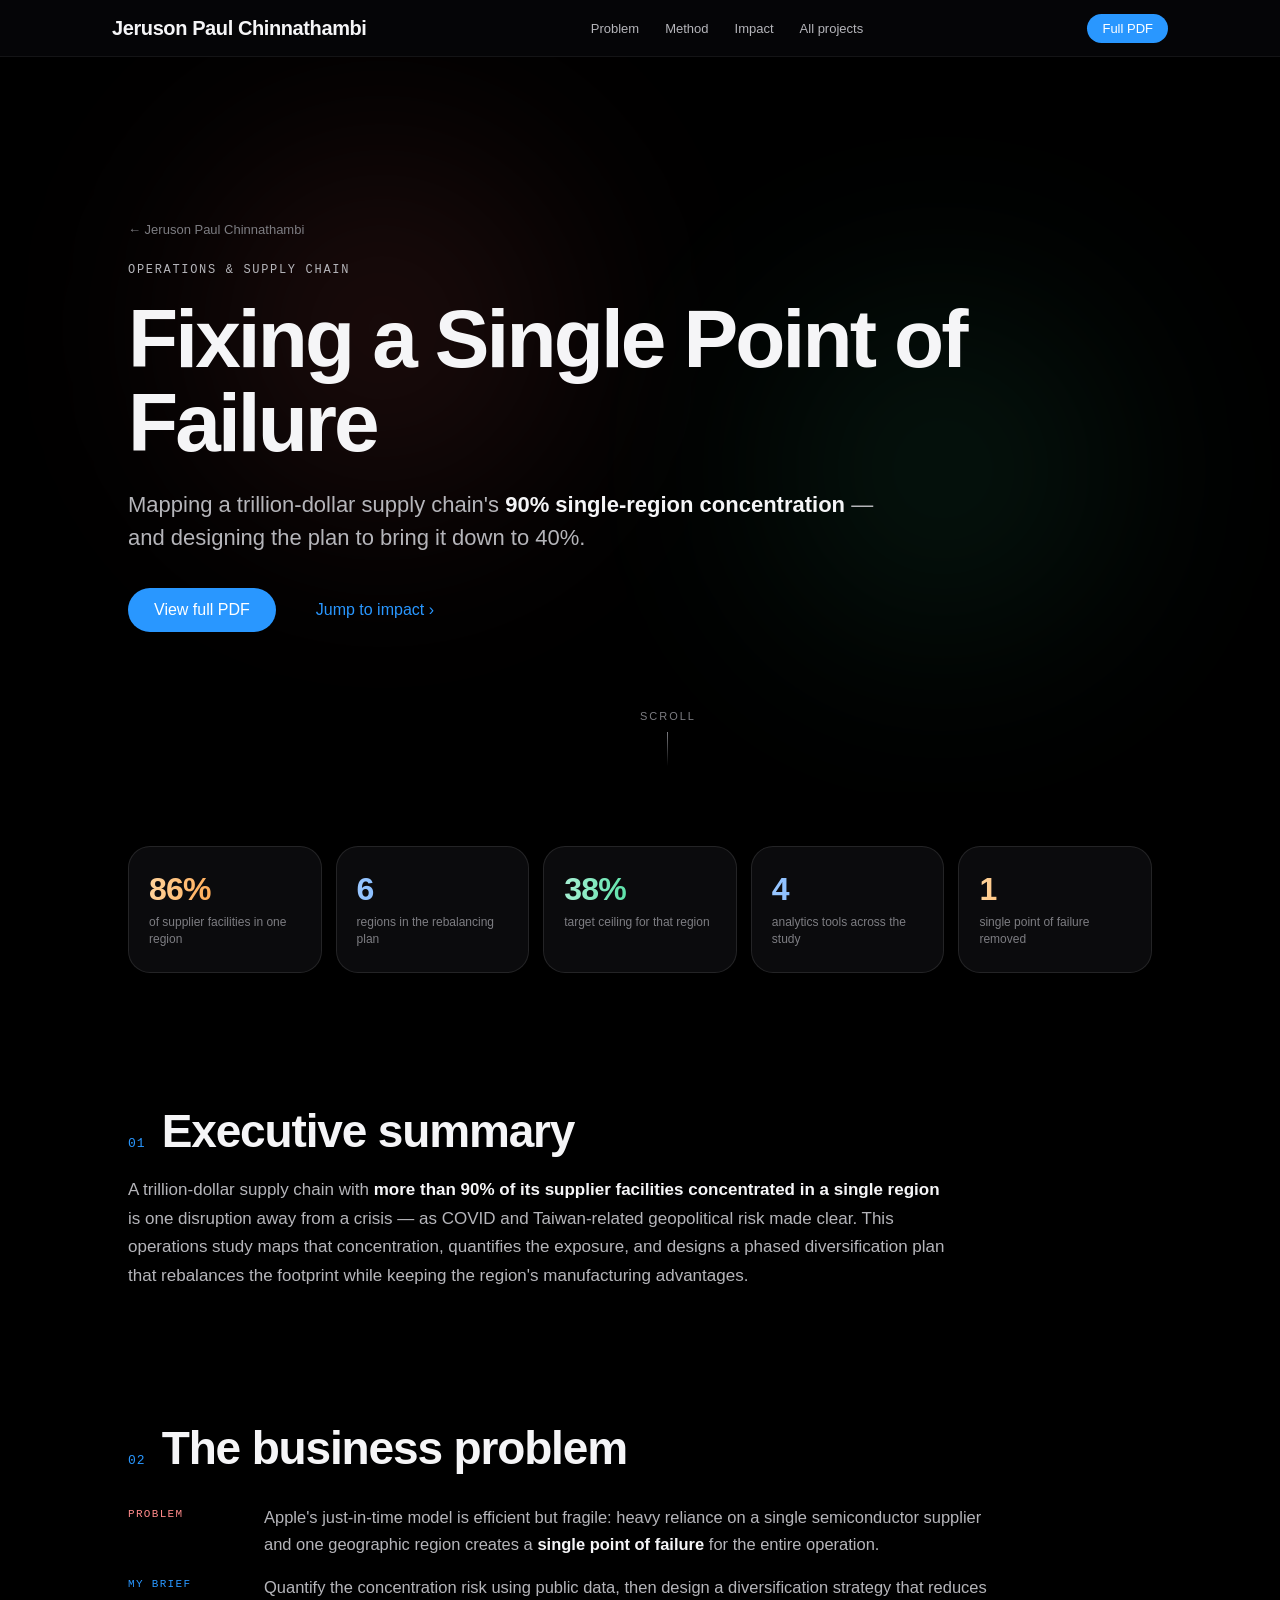
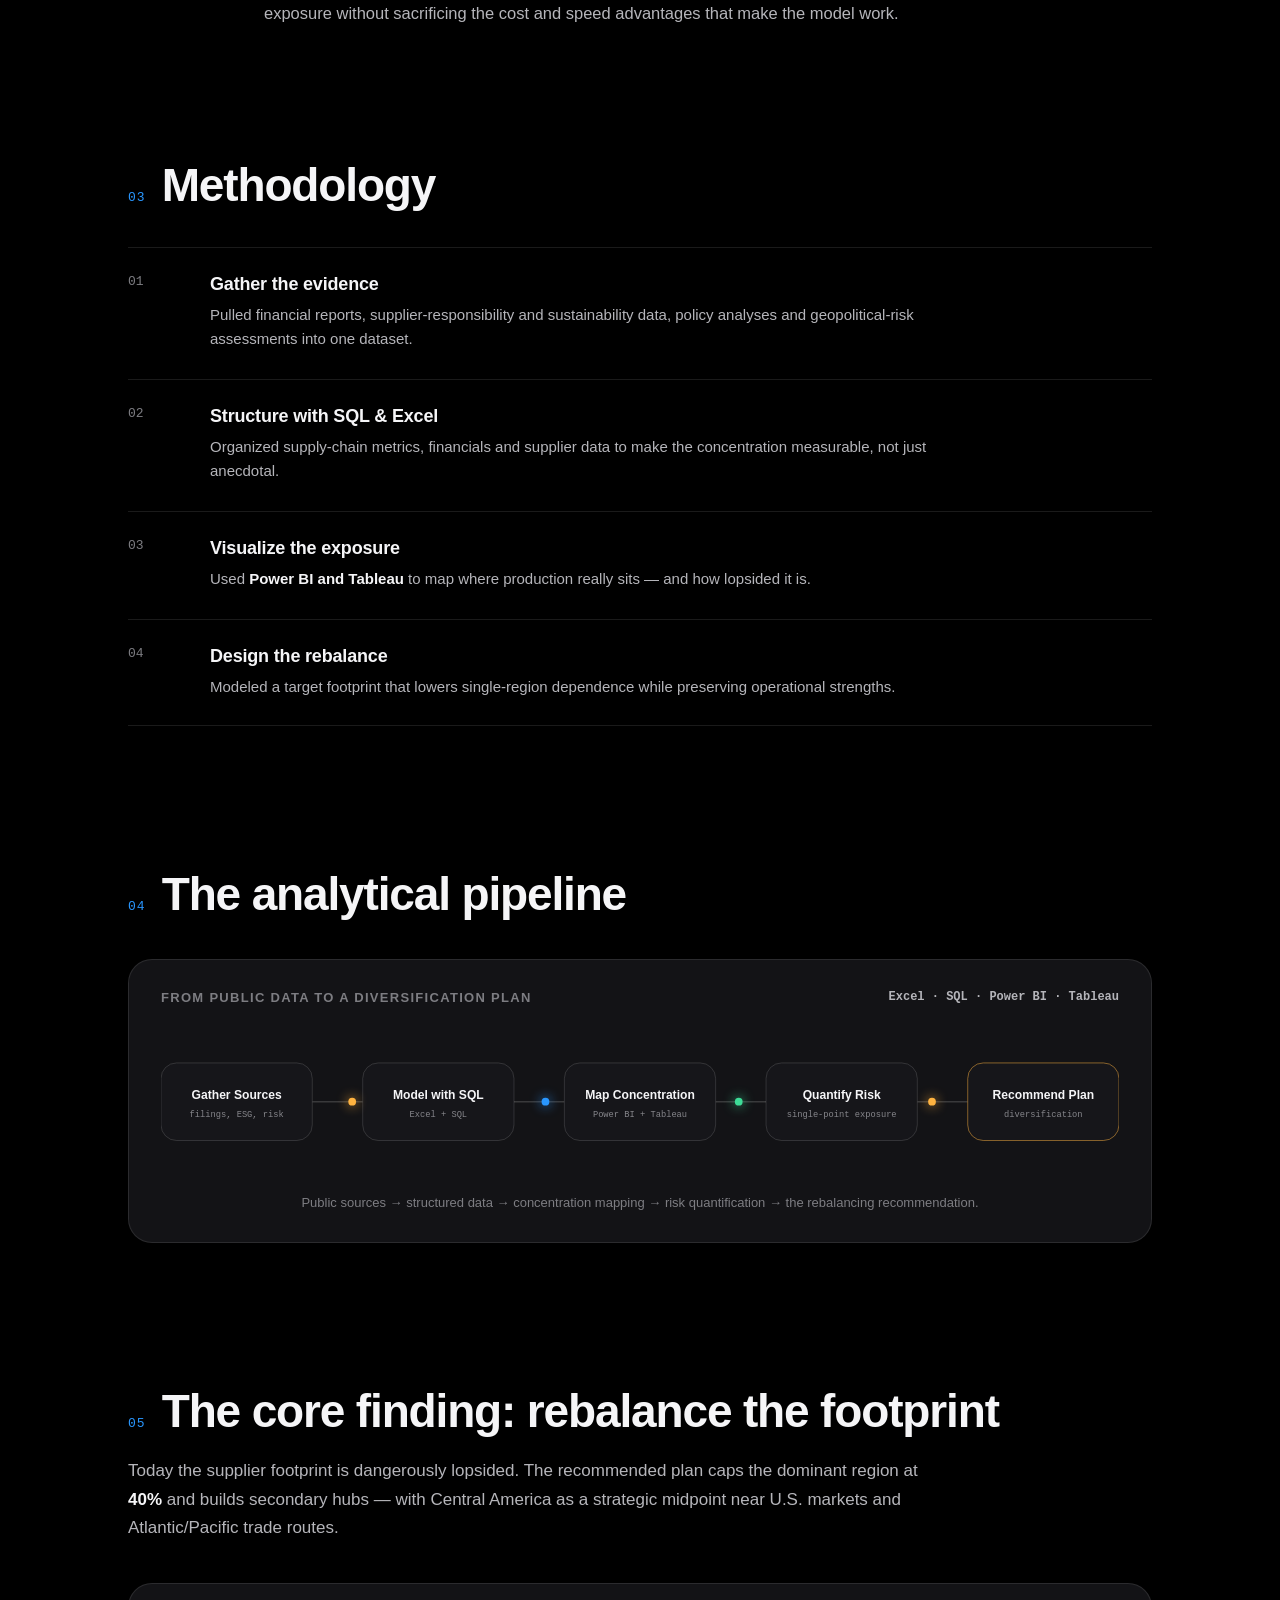
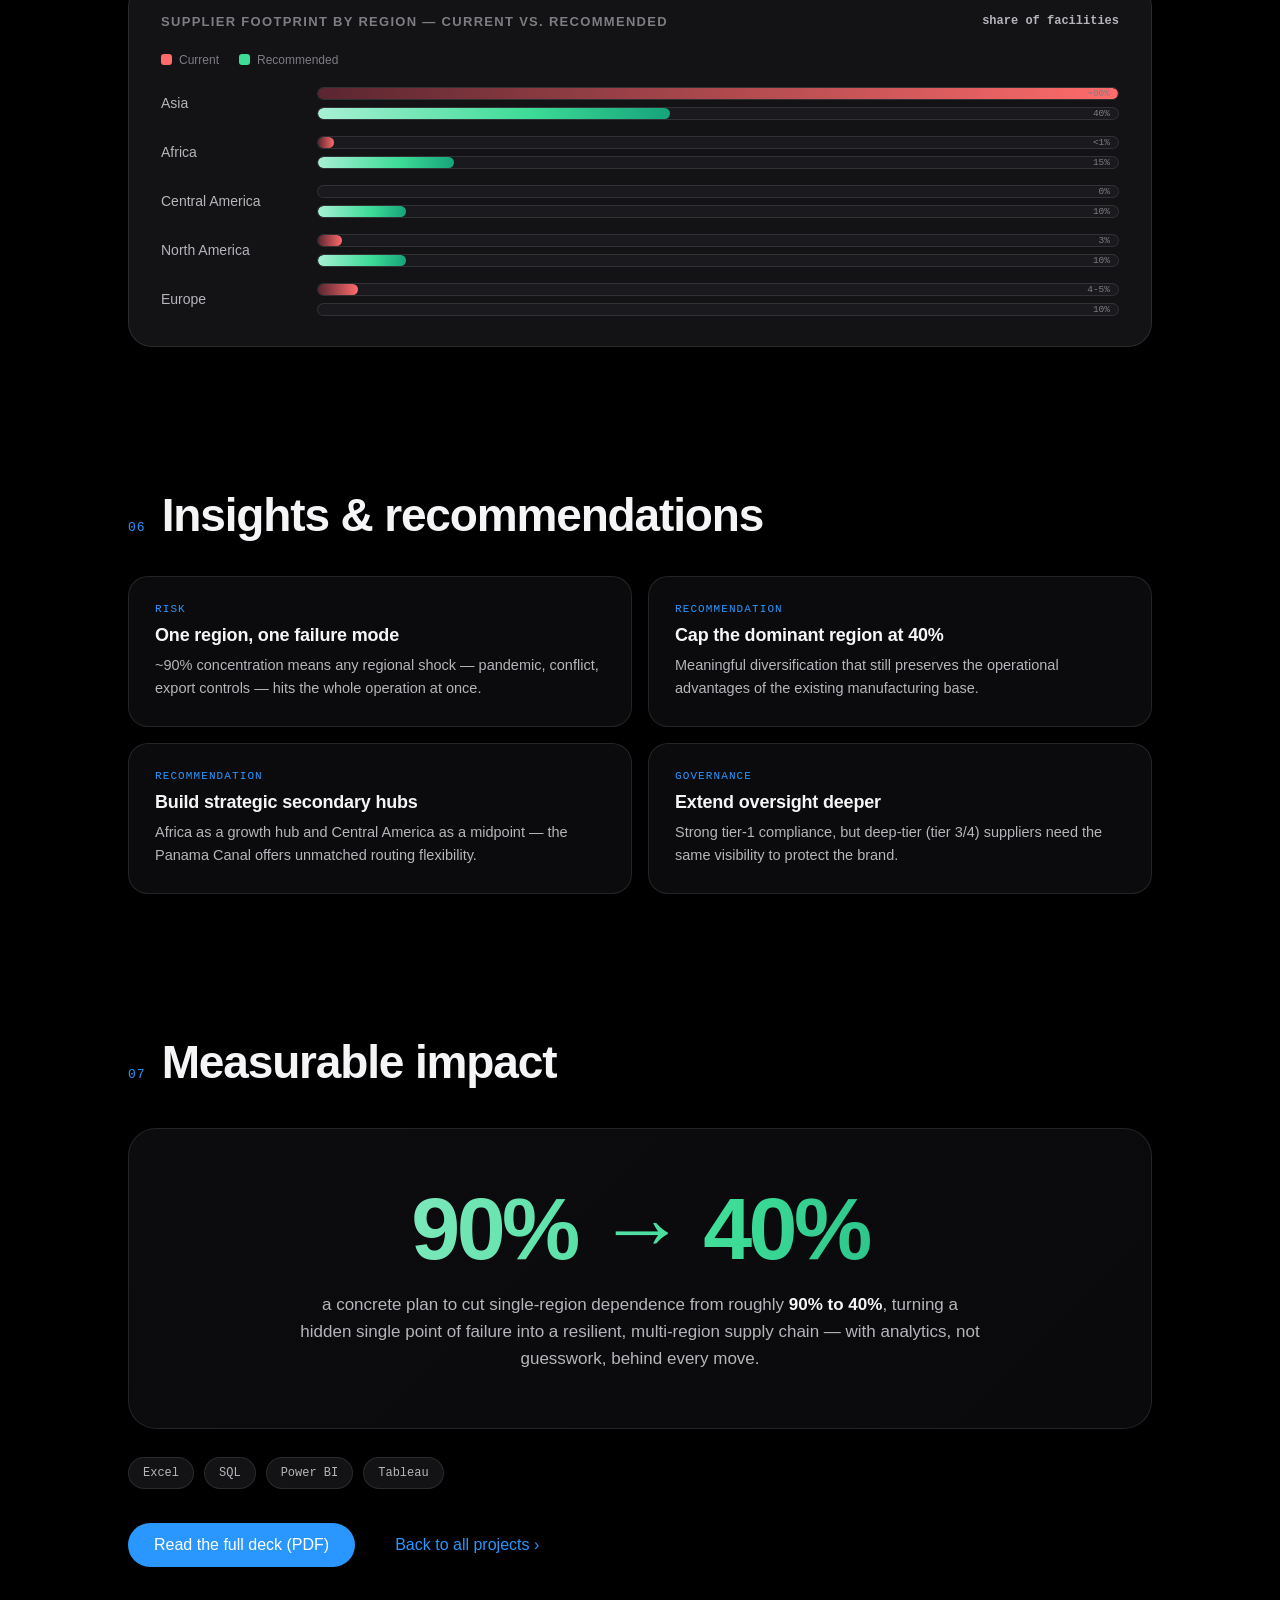
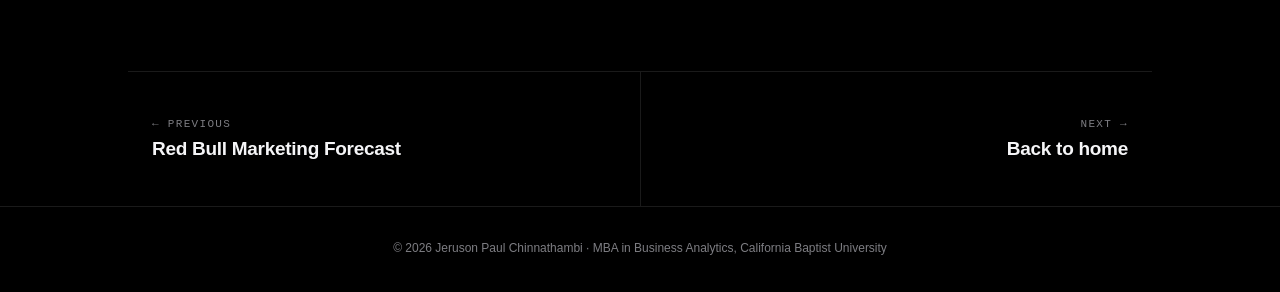
==== projects/apple-supply-chain.html @ a9dc4a61 "Add files via upload" ====
<!DOCTYPE html>
<html lang="en">
<head>
<meta charset="UTF-8">
<meta name="viewport" content="width=device-width, initial-scale=1.0">
<title>Apple: Fixing a Single Point of Failure | Jeruson Paul Chinnathambi</title>
<meta name="description" content="An operations study mapping Apple's supply-chain overconcentration and designing a diversification plan to de-risk it.">
<style>

:root{
  --bg:#000; --surface:#0b0b0d; --surface-2:#131316; --hairline:rgba(255,255,255,.10);
  --text:#f5f5f7; --text-2:#b5b5ba; --text-3:#7d7d82;
  --blue:#2997ff; --amber:#ffb340;
  --grad-hero:linear-gradient(96deg,#ffd49c 0%,#ff9f43 22%,#e8853b 38%,#8fb8ff 72%,#4d9fff 100%);
  --grad-warm:linear-gradient(96deg,#ffd49c,#ff9f43 55%,#ff7e29);
  --grad-cool:linear-gradient(96deg,#9cc8ff,#4d9fff 60%,#2563eb);
  --grad-mint:linear-gradient(96deg,#a8f0d4,#3ddc97 60%,#16a37a);
  --radius:28px;
  --font:-apple-system,BlinkMacSystemFont,"SF Pro Display","SF Pro Text","Helvetica Neue",Inter,Segoe UI,Roboto,sans-serif;
  --mono:"SF Mono",ui-monospace,SFMono-Regular,Menlo,Consolas,monospace;
}
*{margin:0;padding:0;box-sizing:border-box}
html{scroll-behavior:smooth}
body{background:var(--bg);color:var(--text);font-family:var(--font);-webkit-font-smoothing:antialiased;text-rendering:optimizeLegibility;overflow-x:hidden}
a{color:inherit;text-decoration:none}
img,svg{display:block;max-width:100%}
::selection{background:rgba(41,151,255,.35)}

/* nav */
.nav{position:fixed;top:0;left:0;right:0;z-index:100;backdrop-filter:saturate(180%) blur(20px);-webkit-backdrop-filter:saturate(180%) blur(20px);background:rgba(8,8,10,.72);border-bottom:1px solid rgba(255,255,255,.06)}
.nav-inner{max-width:1100px;margin:0 auto;height:56px;display:flex;align-items:center;justify-content:space-between;padding:0 22px;gap:18px}
.nav .brand{font-size:20px;font-weight:700;letter-spacing:-.02em;white-space:nowrap}
.nav .brand .dot{color:var(--blue)}
.nav ul{display:flex;gap:26px;list-style:none}
.nav ul a{font-size:13px;color:var(--text-2);transition:color .25s}
.nav ul a:hover{color:#fff}
.nav .cta{font-size:13px;background:var(--blue);color:#fff;padding:7px 15px;border-radius:980px;transition:background .25s;white-space:nowrap}
.nav .cta:hover{background:#52aaff}
@media(max-width:820px){.nav ul{display:none}.nav .brand{font-size:16px}}

/* generic section */
section{position:relative;padding:104px 24px}
.wrap{max-width:1024px;margin:0 auto}
.wrap-wide{max-width:1140px;margin:0 auto}
.kicker{font-size:13px;font-weight:600;letter-spacing:.14em;text-transform:uppercase;color:var(--text-3);margin-bottom:18px}
h2.head{font-size:clamp(34px,5.2vw,60px);font-weight:700;letter-spacing:-.03em;line-height:1.06}
.grad-warm{background:var(--grad-warm);-webkit-background-clip:text;background-clip:text;color:transparent}
.grad-cool{background:var(--grad-cool);-webkit-background-clip:text;background-clip:text;color:transparent}
.grad-mint{background:var(--grad-mint);-webkit-background-clip:text;background-clip:text;color:transparent}
.lede{font-size:clamp(17px,2vw,20px);color:var(--text-2);line-height:1.55;max-width:760px;margin-top:22px}
.lede strong{color:var(--text);font-weight:600}

/* reveal */
.rv{opacity:0;transform:translateY(46px);transition:opacity 1s cubic-bezier(.22,1,.36,1),transform 1s cubic-bezier(.22,1,.36,1)}
.rv.in{opacity:1;transform:none}
.rv-d1{transition-delay:.1s}.rv-d2{transition-delay:.2s}.rv-d3{transition-delay:.3s}

/* buttons */
.btn{display:inline-flex;align-items:center;gap:8px;font-size:16px;font-weight:500;padding:13px 26px;border-radius:980px;transition:transform .3s cubic-bezier(.22,1,.36,1),background .25s,box-shadow .3s}
.btn-fill{background:var(--blue);color:#fff}
.btn-fill:hover{background:#52aaff;transform:translateY(-2px);box-shadow:0 10px 34px rgba(41,151,255,.35)}
.btn-ghost{color:var(--blue)}
.btn-ghost:hover{text-decoration:underline}

/* ============ HOME HERO ============ */
.hero{position:relative;min-height:100svh;display:flex;align-items:center;justify-content:center;text-align:center;overflow:hidden;padding:130px 24px 90px}
.hero-glow{position:absolute;inset:0;pointer-events:none}
.hero-glow .orb{position:absolute;border-radius:50%;filter:blur(90px);opacity:.55;will-change:transform}
.orb-a{width:560px;height:560px;background:radial-gradient(circle at 35% 35%,rgba(255,159,67,.55),transparent 65%);top:8%;left:50%;margin-left:-440px;animation:drift1 14s ease-in-out infinite alternate}
.orb-b{width:620px;height:620px;background:radial-gradient(circle at 60% 50%,rgba(41,151,255,.4),transparent 65%);top:26%;left:50%;margin-left:-80px;animation:drift2 17s ease-in-out infinite alternate}
.orb-c{width:380px;height:380px;background:radial-gradient(circle at 50% 50%,rgba(255,212,156,.35),transparent 65%);bottom:4%;left:50%;margin-left:-190px;animation:drift3 12s ease-in-out infinite alternate}
@keyframes drift1{from{transform:translate(0,0) scale(1)}to{transform:translate(70px,40px) scale(1.12)}}
@keyframes drift2{from{transform:translate(0,0) scale(1.05)}to{transform:translate(-60px,-50px) scale(.95)}}
@keyframes drift3{from{transform:translate(0,0)}to{transform:translate(40px,-60px) scale(1.1)}}
.hero-content{position:relative;z-index:2;max-width:1000px}
.hero .name{font-size:clamp(30px,5.6vw,64px);font-weight:700;letter-spacing:-.02em;line-height:1.04;opacity:0;animation:riseIn 1s .12s cubic-bezier(.22,1,.36,1) forwards}
.hero .name .grad{background:var(--grad-hero);-webkit-background-clip:text;background-clip:text;color:transparent;background-size:200% 100%;animation:gradShift 9s ease-in-out infinite alternate}
.hero .role{font-size:clamp(13px,1.5vw,16px);font-weight:600;letter-spacing:.16em;text-transform:uppercase;color:var(--text-3);margin-top:14px;opacity:0;animation:riseIn 1s .3s cubic-bezier(.22,1,.36,1) forwards}
.hero h1{font-size:clamp(44px,8vw,96px);line-height:1.03;font-weight:700;letter-spacing:-.035em;margin:26px 0 0;opacity:0;animation:riseIn 1.1s .46s cubic-bezier(.22,1,.36,1) forwards}
.hero h1 .grad{background:var(--grad-hero);-webkit-background-clip:text;background-clip:text;color:transparent;background-size:200% 100%;animation:gradShift 9s ease-in-out infinite alternate}
@keyframes gradShift{from{background-position:0% 50%}to{background-position:100% 50%}}
.hero .sub{font-size:clamp(18px,2.3vw,23px);color:var(--text-2);max-width:680px;margin:22px auto 0;line-height:1.5;opacity:0;animation:riseIn 1.1s .62s cubic-bezier(.22,1,.36,1) forwards}
.hero .actions{margin-top:36px;display:flex;gap:14px;justify-content:center;flex-wrap:wrap;opacity:0;animation:riseIn 1.1s .8s cubic-bezier(.22,1,.36,1) forwards}
@keyframes riseIn{from{opacity:0;transform:translateY(34px)}to{opacity:1;transform:translateY(0)}}
.scroll-hint{position:absolute;bottom:26px;left:50%;transform:translateX(-50%);color:var(--text-3);font-size:11px;letter-spacing:.18em;text-transform:uppercase;opacity:0;animation:riseIn 1s 1.3s forwards}
.scroll-hint::after{content:"";display:block;width:1px;height:34px;background:linear-gradient(to bottom,var(--text-3),transparent);margin:10px auto 0;animation:pulseLine 2.2s ease-in-out infinite}
@keyframes pulseLine{0%,100%{opacity:.35}50%{opacity:1}}

/* stats band */
.stats{display:grid;grid-template-columns:repeat(4,1fr);gap:18px;margin-top:60px}
.stat{background:var(--surface);border:1px solid var(--hairline);border-radius:var(--radius);padding:32px 26px;transition:transform .5s cubic-bezier(.22,1,.36,1),border-color .4s}
.stat:hover{transform:translateY(-6px);border-color:rgba(255,255,255,.22)}
.stat .num{font-size:clamp(32px,4vw,44px);font-weight:700;letter-spacing:-.03em;background:var(--grad-hero);-webkit-background-clip:text;background-clip:text;color:transparent}
.stat .lbl{font-size:14px;color:var(--text-2);margin-top:8px;line-height:1.45}
@media(max-width:880px){.stats{grid-template-columns:repeat(2,1fr)}}
@media(max-width:520px){.stats{grid-template-columns:1fr}}

/* flagship teaser (home) */
.flagship{background:linear-gradient(to bottom,#000 0%,#070708 18%,#0a0a0c 100%)}
.flag-card{margin-top:50px;background:linear-gradient(135deg,#101014,#0b0b0d 60%);border:1px solid var(--hairline);border-radius:var(--radius);padding:clamp(28px,4vw,52px);overflow:hidden;position:relative;transition:border-color .4s,box-shadow .55s,transform .55s cubic-bezier(.22,1,.36,1);display:block}
.flag-card:hover{border-color:rgba(255,255,255,.2);box-shadow:0 28px 70px rgba(0,0,0,.55);transform:translateY(-6px)}
.flag-tag{font-family:var(--mono);font-size:11px;letter-spacing:.12em;text-transform:uppercase;color:var(--amber)}
.flag-card h3{font-size:clamp(26px,3.4vw,40px);font-weight:700;letter-spacing:-.025em;line-height:1.08;margin:14px 0 16px}
.flag-card p{font-size:16.5px;line-height:1.6;color:var(--text-2);max-width:760px}
.flag-card p strong{color:var(--text);font-weight:600}
.flag-mini{display:grid;grid-template-columns:repeat(4,1fr);gap:14px;margin:30px 0 8px}
.flag-mini .m{background:var(--surface-2);border:1px solid var(--hairline);border-radius:18px;padding:18px}
.flag-mini .v{font-size:clamp(20px,2.4vw,28px);font-weight:700;letter-spacing:-.02em}
.flag-mini .v.warm{background:var(--grad-warm);-webkit-background-clip:text;background-clip:text;color:transparent}
.flag-mini .k{font-size:12px;color:var(--text-3);margin-top:5px;line-height:1.4}
.flag-open{margin-top:24px;display:inline-flex;align-items:center;gap:8px;color:var(--blue);font-weight:600;font-size:16px}
.flag-open .arr{transition:transform .35s cubic-bezier(.22,1,.36,1)}
.flag-card:hover .flag-open .arr{transform:translateX(5px)}
@media(max-width:760px){.flag-mini{grid-template-columns:1fr 1fr}}

/* research cards */
.cards{display:grid;grid-template-columns:repeat(3,1fr);gap:20px;margin-top:56px}
.card{background:var(--surface);border:1px solid var(--hairline);border-radius:var(--radius);padding:32px 28px;display:flex;flex-direction:column;gap:13px;transition:transform .55s cubic-bezier(.22,1,.36,1),border-color .4s,box-shadow .55s;position:relative;overflow:hidden}
.card::before{content:"";position:absolute;top:0;left:0;right:0;height:1px;background:linear-gradient(90deg,transparent,rgba(255,255,255,.35),transparent);opacity:0;transition:opacity .5s}
.card:hover{transform:translateY(-8px);border-color:rgba(255,255,255,.2);box-shadow:0 24px 60px rgba(0,0,0,.55)}
.card:hover::before{opacity:1}
.card .tag{font-family:var(--mono);font-size:11px;letter-spacing:.1em;text-transform:uppercase;color:var(--text-3)}
.card .tag.hl{color:var(--amber)}
.card h4{font-size:20px;font-weight:700;letter-spacing:-.015em;line-height:1.25}
.card p{font-size:14.5px;line-height:1.58;color:var(--text-2);flex:1}
.card p strong{color:var(--text);font-weight:600}
.card .open{font-size:14px;color:var(--blue);font-weight:500;display:inline-flex;align-items:center;gap:6px;margin-top:2px}
.card .open .arr{transition:transform .35s cubic-bezier(.22,1,.36,1)}
.card:hover .open .arr{transform:translateX(4px)}
@media(max-width:860px){.cards{grid-template-columns:1fr}}

/* experience */
.xp{margin-top:56px;display:flex;flex-direction:column}
.xp-item{display:grid;grid-template-columns:200px 1fr;gap:34px;padding:40px 0;border-top:1px solid var(--hairline)}
.xp-item:last-child{border-bottom:1px solid var(--hairline)}
.xp-when{font-family:var(--mono);font-size:12.5px;color:var(--text-3);padding-top:6px}
.xp-role{font-size:21px;font-weight:700;letter-spacing:-.015em}
.xp-org{font-size:14.5px;color:var(--amber);margin-top:4px;font-weight:500}
.xp-body{font-size:15px;color:var(--text-2);line-height:1.65;margin-top:14px;max-width:680px}
.xp-body strong{color:var(--text);font-weight:600}
@media(max-width:700px){.xp-item{grid-template-columns:1fr;gap:8px}}

/* skills */
.skill-groups{display:grid;grid-template-columns:repeat(3,1fr);gap:20px;margin-top:56px}
.sg{background:var(--surface);border:1px solid var(--hairline);border-radius:var(--radius);padding:30px 28px}
.sg h5{font-size:13px;letter-spacing:.12em;text-transform:uppercase;color:var(--text-3);margin-bottom:18px;font-weight:600}
.sg ul{list-style:none;display:flex;flex-wrap:wrap;gap:9px}
.sg li{font-size:13px;color:var(--text-2);background:var(--surface-2);border:1px solid var(--hairline);padding:7px 13px;border-radius:980px}
@media(max-width:860px){.skill-groups{grid-template-columns:1fr 1fr}}
@media(max-width:540px){.skill-groups{grid-template-columns:1fr}}

/* contact */
.contact{text-align:center;padding-bottom:150px}
.contact h2{font-size:clamp(42px,7vw,84px);font-weight:700;letter-spacing:-.035em;line-height:1.04}
.contact h2 .grad{background:var(--grad-hero);-webkit-background-clip:text;background-clip:text;color:transparent;background-size:200% 100%;animation:gradShift 9s ease-in-out infinite alternate}
.contact .sub{font-size:18px;color:var(--text-2);margin-top:20px}
.contact .actions{margin-top:36px;display:flex;gap:16px;justify-content:center;flex-wrap:wrap}
.contact .links{margin-top:44px;display:flex;gap:28px;justify-content:center;flex-wrap:wrap;font-size:14px;color:var(--text-3)}
.contact .links a{color:var(--text-2);transition:color .25s}
.contact .links a:hover{color:#fff}

footer{border-top:1px solid var(--hairline);padding:34px 24px;text-align:center;font-size:12px;color:var(--text-3)}

/* ===================== PROJECT PAGE ===================== */
.phero{position:relative;min-height:88svh;display:flex;align-items:center;overflow:hidden;padding:150px 24px 90px}
.phero-glow{position:absolute;inset:0;pointer-events:none}
.phero-glow .o{position:absolute;border-radius:50%;filter:blur(100px);opacity:.5}
.phero-content{position:relative;z-index:2;max-width:1024px;margin:0 auto;width:100%}
.back-link{display:inline-flex;align-items:center;gap:7px;font-size:13px;color:var(--text-3);margin-bottom:26px;transition:color .25s}
.back-link:hover{color:#fff}
.phero .ptag{font-family:var(--mono);font-size:12px;letter-spacing:.14em;text-transform:uppercase;color:var(--text-2);margin-bottom:20px}
.phero h1{font-size:clamp(40px,7vw,82px);font-weight:700;letter-spacing:-.035em;line-height:1.02}
.phero .psub{font-size:clamp(18px,2.2vw,22px);color:var(--text-2);line-height:1.5;max-width:760px;margin-top:24px}
.phero .psub strong{color:var(--text);font-weight:600}
.phero .pactions{margin-top:34px;display:flex;gap:14px;flex-wrap:wrap}

/* exec KPI strip */
.kpis{display:grid;grid-template-columns:repeat(5,1fr);gap:14px;margin-top:54px}
.kpi{background:var(--surface);border:1px solid var(--hairline);border-radius:22px;padding:24px 20px}
.kpi .v{font-size:clamp(24px,2.7vw,32px);font-weight:700;letter-spacing:-.025em}
.kpi .v.warm{background:var(--grad-warm);-webkit-background-clip:text;background-clip:text;color:transparent}
.kpi .v.cool{background:var(--grad-cool);-webkit-background-clip:text;background-clip:text;color:transparent}
.kpi .v.mint{background:var(--grad-mint);-webkit-background-clip:text;background-clip:text;color:transparent}
.kpi .k{font-size:12px;color:var(--text-3);margin-top:6px;line-height:1.4}
@media(max-width:920px){.kpis{grid-template-columns:repeat(3,1fr)}}
@media(max-width:560px){.kpis{grid-template-columns:1fr 1fr}}

/* section heading w/ index */
.sec-head{display:flex;align-items:baseline;gap:16px;margin-bottom:8px}
.sec-head .ix{font-family:var(--mono);font-size:13px;color:var(--blue);letter-spacing:.08em}
h2.sec-title{font-size:clamp(28px,4vw,46px);font-weight:700;letter-spacing:-.025em;line-height:1.08}
.sec-body{font-size:17px;line-height:1.68;color:var(--text-2);max-width:820px;margin-top:20px}
.sec-body strong{color:var(--text);font-weight:600}
.sec-body + .sec-body{margin-top:16px}

/* problem/action/result blocks */
.par{display:grid;grid-template-columns:120px 1fr;gap:16px;margin-top:30px;max-width:880px}
.par .lab{font-family:var(--mono);font-size:11px;letter-spacing:.12em;text-transform:uppercase;padding-top:4px}
.par .lab.p{color:#ff8a8a}.par .lab.a{color:var(--blue)}.par .lab.r{color:#3ddc97}
.par .tx{font-size:16.5px;line-height:1.62;color:var(--text-2)}
.par .tx strong{color:var(--text);font-weight:600}
@media(max-width:560px){.par{grid-template-columns:1fr;gap:5px}.par .tx{margin-bottom:8px}}

/* numbered steps (methodology) */
.steps{margin-top:36px;display:flex;flex-direction:column;gap:2px;counter-reset:st}
.step{display:grid;grid-template-columns:62px 1fr;gap:20px;padding:26px 0;border-top:1px solid var(--hairline)}
.step:last-child{border-bottom:1px solid var(--hairline)}
.step .n{counter-increment:st;font-family:var(--mono);font-size:13px;color:var(--text-3)}
.step .n::before{content:counter(st,decimal-leading-zero)}
.step h4{font-size:18px;font-weight:600;letter-spacing:-.01em}
.step p{font-size:15px;line-height:1.6;color:var(--text-2);margin-top:8px;max-width:720px}
.step p strong{color:var(--text);font-weight:600}

/* panel wrapper for visuals */
.viz{margin-top:40px;background:var(--surface-2);border:1px solid var(--hairline);border-radius:24px;padding:30px clamp(16px,3vw,32px)}
.viz-title{font-size:13px;font-weight:600;letter-spacing:.1em;text-transform:uppercase;color:var(--text-3);margin-bottom:24px;display:flex;justify-content:space-between;flex-wrap:wrap;gap:8px}
.viz-title em{font-style:normal;color:var(--text-2);font-family:var(--mono);font-size:12px;text-transform:none;letter-spacing:0}

/* pipeline svg */
.pipe{width:100%;height:auto}
.pn{fill:#16161a;stroke:rgba(255,255,255,.14);stroke-width:1}
.pn.accent{stroke:rgba(255,179,64,.5)}
.pl{fill:#f5f5f7;font-family:var(--font);font-size:12.5px;font-weight:600}
.ps{fill:#86868b;font-family:var(--mono);font-size:9px}
.pln{stroke:rgba(255,255,255,.16);stroke-width:1.6;fill:none}
.pcap{font-size:13px;color:var(--text-3);margin-top:18px;text-align:center;line-height:1.5}

/* horizontal bars */
.hbars{display:flex;flex-direction:column;gap:15px}
.hbar-row{display:grid;grid-template-columns:minmax(120px,210px) 1fr 70px;gap:14px;align-items:center}
.hbar-name{font-size:14px;color:var(--text-2)}
.hbar-name.win{color:var(--text);font-weight:600}
.hbar-track{height:14px;background:#1a1a1e;border-radius:980px;overflow:hidden;border:1px solid var(--hairline)}
.hbar-fill{height:100%;width:0%;border-radius:980px;background:linear-gradient(90deg,#1d3a5f,#2997ff);transition:width 1.4s cubic-bezier(.22,1,.36,1)}
.hbar-fill.win{background:var(--grad-warm)}
.hbar-fill.neg{background:repeating-linear-gradient(135deg,#3a2026 0 6px,#241317 6px 12px)}
.hbar-fill.mint{background:var(--grad-mint)}
.hbar-val{font-family:var(--mono);font-size:13px;color:var(--text-2);text-align:right}
.hbar-val.win{color:var(--amber)}
@media(max-width:600px){.hbar-row{grid-template-columns:96px 1fr 56px}.hbar-name{font-size:12px}}

/* vertical bars */
.vbars{display:grid;grid-auto-flow:column;grid-auto-columns:1fr;gap:12px;align-items:end;height:250px}
.vcol{display:flex;flex-direction:column;justify-content:flex-end;height:100%;text-align:center}
.vbar{position:relative;border-radius:12px 12px 6px 6px;height:0%;transition:height 1.4s cubic-bezier(.22,1,.36,1);background:linear-gradient(to top,#1d3a5f,#2997ff)}
.vbar.warm{background:linear-gradient(to top,#7a4a14,#ffb340)}
.vbar.mint{background:linear-gradient(to top,#14573b,#3ddc97)}
.vbar.muted{background:linear-gradient(to top,#2c2c30,#5b5b63)}
.vbar.closed{background:repeating-linear-gradient(135deg,#232326 0 6px,#1a1a1d 6px 12px);border:1px dashed rgba(255,255,255,.15)}
.vbar .v{position:absolute;top:-24px;left:50%;transform:translateX(-50%);font-family:var(--mono);font-size:11px;color:var(--text-2);white-space:nowrap;opacity:0;transition:opacity .6s .9s}
.vbars.play .vbar .v{opacity:1}
.vlbl{font-size:11.5px;color:var(--text-3);margin-top:11px}
@media(max-width:560px){.vbars{gap:6px}.vbar .v{font-size:9px}}

/* two-state (before/after) grouped bars */
.region{display:flex;flex-direction:column;gap:16px}
.rg-row{display:grid;grid-template-columns:140px 1fr;gap:16px;align-items:center}
.rg-name{font-size:14px;color:var(--text-2)}
.rg-bars{display:flex;flex-direction:column;gap:7px}
.rg-bar{height:13px;border-radius:980px;position:relative;overflow:hidden;background:#1a1a1e;border:1px solid var(--hairline)}
.rg-fill{position:absolute;left:0;top:0;bottom:0;width:0%;border-radius:980px;transition:width 1.4s cubic-bezier(.22,1,.36,1)}
.rg-fill.now{background:linear-gradient(90deg,#5a2630,#ff6b6b)}
.rg-fill.rec{background:var(--grad-mint)}
.rg-tag{font-family:var(--mono);font-size:9.5px;color:var(--text-3);position:absolute;right:8px;top:50%;transform:translateY(-50%)}
.rg-legend{display:flex;gap:20px;margin-bottom:20px;font-size:12px;color:var(--text-3)}
.rg-legend span{display:inline-flex;align-items:center;gap:7px}
.rg-legend i{width:11px;height:11px;border-radius:3px;display:inline-block}
@media(max-width:560px){.rg-row{grid-template-columns:84px 1fr}}

/* donut */
.donut-wrap{display:flex;gap:36px;align-items:center;flex-wrap:wrap;justify-content:center}
.donut{flex:0 0 auto}
.donut circle{fill:none;stroke-width:26;stroke-dashoffset:0;transition:stroke-dasharray 1.5s cubic-bezier(.22,1,.36,1)}
.donut-legend{display:flex;flex-direction:column;gap:14px;min-width:230px}
.dl{display:flex;align-items:center;gap:12px;font-size:14px;color:var(--text-2)}
.dl i{width:13px;height:13px;border-radius:4px;flex:0 0 auto}
.dl b{color:var(--text);font-weight:600;margin-left:auto;font-family:var(--mono);font-size:13px}

/* line chart draw-on */
.linechart{width:100%;height:auto}
.lc-line{fill:none;stroke-width:2.5;stroke-dasharray:1;stroke-dashoffset:1;transition:stroke-dashoffset 2s ease}
.lc-line.in{stroke-dashoffset:0}
.lc-area{opacity:0;transition:opacity 1.2s ease .6s}
.lc-area.in{opacity:.16}
.lc-axis{stroke:rgba(255,255,255,.12);stroke-width:1}
.lc-txt{fill:#7d7d82;font-family:var(--mono);font-size:10px}
.lc-dot{opacity:0;transition:opacity .5s}
.lc-dot.in{opacity:1}

/* insight / reco cards */
.icards{display:grid;grid-template-columns:1fr 1fr;gap:16px;margin-top:36px}
.ic{background:var(--surface);border:1px solid var(--hairline);border-radius:20px;padding:26px;transition:border-color .4s,transform .5s cubic-bezier(.22,1,.36,1)}
.ic:hover{border-color:rgba(255,255,255,.2);transform:translateY(-4px)}
.ic .ic-n{font-family:var(--mono);font-size:11px;color:var(--blue);letter-spacing:.1em}
.ic h4{font-size:18px;font-weight:600;margin:10px 0 8px;letter-spacing:-.01em}
.ic p{font-size:14.5px;line-height:1.58;color:var(--text-2)}
.ic p strong{color:var(--text);font-weight:600}
@media(max-width:680px){.icards{grid-template-columns:1fr}}

/* impact band */
.impact{background:linear-gradient(135deg,#0c0c0f,#0a0a0c);border:1px solid var(--hairline);border-radius:var(--radius);padding:clamp(30px,5vw,56px);margin-top:40px;text-align:center}
.impact .big{font-size:clamp(44px,8vw,88px);font-weight:700;letter-spacing:-.04em;line-height:1;background:var(--grad-warm);-webkit-background-clip:text;background-clip:text;color:transparent}
.impact .big.mint{background:var(--grad-mint);-webkit-background-clip:text;background-clip:text;color:transparent}
.impact .cap{font-size:17px;color:var(--text-2);margin-top:18px;max-width:680px;margin-left:auto;margin-right:auto;line-height:1.6}
.impact .cap strong{color:var(--text);font-weight:600}

/* tools chips */
.tools{display:flex;flex-wrap:wrap;gap:10px;margin-top:28px}
.tool{font-family:var(--mono);font-size:12px;color:var(--text-2);background:var(--surface-2);border:1px solid var(--hairline);padding:8px 14px;border-radius:980px}

/* prev/next project nav */
.pnav{border-top:1px solid var(--hairline);display:grid;grid-template-columns:1fr 1fr}
.pnav a{padding:46px 24px;transition:background .3s}
.pnav a:hover{background:#0c0c0f}
.pnav a.next{text-align:right;border-left:1px solid var(--hairline)}
.pnav .dir{font-family:var(--mono);font-size:11px;letter-spacing:.12em;text-transform:uppercase;color:var(--text-3)}
.pnav .ttl{font-size:19px;font-weight:600;margin-top:8px;letter-spacing:-.015em;color:var(--text)}
.pnav-wrap{max-width:1024px;margin:0 auto}
@media(max-width:560px){.pnav{grid-template-columns:1fr}.pnav a.next{border-left:0;border-top:1px solid var(--hairline);text-align:left}}

/* experience detail */
.xp-desc{font-size:13.5px;color:var(--text-3);margin-top:8px;font-style:italic;line-height:1.5;max-width:680px}
.xp-list{margin-top:16px;display:flex;flex-direction:column;gap:13px;max-width:740px;list-style:none}
.xp-list li{position:relative;padding-left:22px;font-size:14.5px;line-height:1.6;color:var(--text-2)}
.xp-list li::before{content:"";position:absolute;left:0;top:9px;width:7px;height:7px;border-radius:50%;background:var(--blue)}
.xp-list li strong{color:var(--text);font-weight:600}

/* vision */
.vision{background:linear-gradient(to bottom,#070708,#000)}
.vision .vstate{font-size:clamp(24px,3.4vw,42px);font-weight:700;letter-spacing:-.025em;line-height:1.22;max-width:920px;margin-top:24px}
.pillars{display:grid;grid-template-columns:repeat(4,1fr);gap:18px;margin-top:50px}
.pillar{background:var(--surface);border:1px solid var(--hairline);border-radius:22px;padding:28px 24px;transition:transform .5s cubic-bezier(.22,1,.36,1),border-color .4s}
.pillar:hover{transform:translateY(-6px);border-color:rgba(255,255,255,.2)}
.pillar .pi{font-family:var(--mono);font-size:11px;letter-spacing:.1em;text-transform:uppercase;color:var(--blue)}
.pillar h4{font-size:18px;font-weight:600;margin:12px 0 8px;letter-spacing:-.01em}
.pillar p{font-size:14px;color:var(--text-2);line-height:1.55}
@media(max-width:880px){.pillars{grid-template-columns:1fr 1fr}}
@media(max-width:520px){.pillars{grid-template-columns:1fr}}

/* music */
.music-stats{display:grid;grid-template-columns:repeat(3,1fr);gap:16px;margin-top:46px}
.mstat{background:var(--surface);border:1px solid var(--hairline);border-radius:22px;padding:28px 24px}
.mstat .v{font-size:clamp(30px,4vw,42px);font-weight:700;letter-spacing:-.03em;background:var(--grad-warm);-webkit-background-clip:text;background-clip:text;color:transparent}
.mstat .k{font-size:13px;color:var(--text-2);margin-top:6px}
.charts{margin-top:24px;display:flex;flex-direction:column;gap:12px}
.chart-row{display:grid;grid-template-columns:64px 1fr auto;gap:18px;align-items:center;background:var(--surface);border:1px solid var(--hairline);border-radius:18px;padding:18px 22px;transition:border-color .4s,transform .5s cubic-bezier(.22,1,.36,1)}
.chart-row:hover{border-color:rgba(255,179,64,.4);transform:translateX(4px)}
.chart-rank{font-family:var(--mono);font-size:26px;font-weight:700;color:var(--amber);line-height:1}
.chart-rank span{font-size:14px;color:var(--text-3)}
.chart-info .t{font-size:16px;font-weight:600;letter-spacing:-.01em}
.chart-info .c{font-size:13px;color:var(--text-3);margin-top:3px}
.chart-meta{font-family:var(--mono);font-size:11px;color:var(--text-3);text-align:right;white-space:nowrap;line-height:1.5}
@media(max-width:600px){.chart-row{grid-template-columns:48px 1fr}.chart-meta{display:none}.music-stats{grid-template-columns:1fr}}

/* music gallery (masonry) */
.gallery{column-count:2;column-gap:20px;margin-top:14px}
.gcard{break-inside:avoid;margin-bottom:20px;background:var(--surface);border:1px solid var(--hairline);border-radius:22px;overflow:hidden;transition:transform .55s cubic-bezier(.22,1,.36,1),border-color .4s,box-shadow .55s}
.gcard:hover{transform:translateY(-6px);border-color:rgba(255,179,64,.4);box-shadow:0 24px 60px rgba(0,0,0,.5)}
.gcard img{width:100%;height:auto;display:block;border-bottom:1px solid var(--hairline)}
.gcard .meta{padding:18px 20px;display:flex;align-items:center;gap:16px}
.gcard .rank{font-family:var(--mono);font-size:28px;font-weight:700;color:var(--amber);line-height:1;flex:0 0 auto}
.gcard .rank span{font-size:14px;color:var(--text-3)}
.gcard .info .t{font-size:16px;font-weight:600;letter-spacing:-.01em;line-height:1.25}
.gcard .info .c{font-size:13px;color:var(--text-3);margin-top:4px}
.gcard .info .w{font-family:var(--mono);font-size:10.5px;color:var(--text-3);margin-top:5px;letter-spacing:.04em}
@media(max-width:760px){.gallery{column-count:1}}

.feature-banner{margin-top:14px;border-radius:22px;overflow:hidden;border:1px solid var(--hairline);transition:border-color .4s}
.feature-banner:hover{border-color:rgba(255,179,64,.4)}
.feature-banner img{width:100%;height:auto;display:block}
.feature-cap{font-size:14px;color:var(--text-3);margin-top:16px;text-align:center;line-height:1.5}

.btn-spotify{background:#1db954;color:#000;font-weight:600}
.btn-spotify:hover{background:#1ed760;transform:translateY(-2px);box-shadow:0 10px 34px rgba(29,185,84,.35)}
.nav .cta.spotify{background:#1db954;color:#000}
.nav .cta.spotify:hover{background:#1ed760}
.chart-row.linked{cursor:pointer}

/* hero avatar (3D) */
.hero-avatar{position:relative;width:clamp(140px,17vw,188px);height:clamp(140px,17vw,188px);margin:0 auto 30px;perspective:900px;opacity:0;animation:riseIn 1s .05s cubic-bezier(.22,1,.36,1) forwards}
.ha-tilt{position:relative;width:100%;height:100%;transform-style:preserve-3d;transition:transform .25s cubic-bezier(.22,1,.36,1)}
.ha-float{position:relative;width:100%;height:100%;transform-style:preserve-3d;animation:avFloat 6s ease-in-out infinite}
.ha-glow{position:absolute;inset:-26%;border-radius:50%;background:conic-gradient(from 0deg,#ff9f43,#ffd49c,#4d9fff,#8fb8ff,#ff9f43);filter:blur(30px);opacity:.5;animation:avSpin 9s linear infinite}
.ha-ring{position:absolute;inset:-7px;border-radius:50%;background:conic-gradient(from 0deg,#ffd49c,#ff9f43,#e8853b,#4d9fff,#9cc8ff,#ffd49c);animation:avSpin 9s linear infinite;-webkit-mask:radial-gradient(farthest-side,transparent calc(100% - 6px),#000 calc(100% - 5px));mask:radial-gradient(farthest-side,transparent calc(100% - 6px),#000 calc(100% - 5px))}
.ha-photo{position:absolute;inset:0;border-radius:50%;overflow:hidden;border:2px solid rgba(255,255,255,.14);box-shadow:0 22px 55px rgba(0,0,0,.6);transform:translateZ(45px)}
.ha-photo::after{content:"";position:absolute;inset:0;border-radius:50%;background:linear-gradient(150deg,rgba(255,179,64,.16),transparent 42%,transparent 62%,rgba(41,151,255,.18));pointer-events:none}
.ha-photo img{width:100%;height:100%;object-fit:cover;display:block}
@keyframes avFloat{0%,100%{transform:translateY(0)}50%{transform:translateY(-11px)}}
@keyframes avSpin{to{transform:rotate(360deg)}}

@media(prefers-reduced-motion:reduce){
  .hero-avatar{opacity:1;animation:none}
  .ha-float,.ha-glow,.ha-ring{animation:none}
  *,*::before,*::after{animation-duration:.001s!important;animation-iteration-count:1!important;transition-duration:.001s!important}
  .rv{opacity:1;transform:none}
  .hero .name,.hero .role,.hero h1,.hero .sub,.hero .actions,.scroll-hint{opacity:1;animation:none}
}

</style>
</head>
<body>
<nav class="nav"><div class="nav-inner"><a href="../index.html" class="brand">Jeruson Paul Chinnathambi</a><ul><li><a href="#problem">Problem</a></li><li><a href="#method">Method</a></li><li><a href="#impact">Impact</a></li><li><a href="../index.html#research">All projects</a></li></ul><a class="cta" href="../assets/papers/apple-arm-chip-operations-logistics.pdf" target="_blank" rel="noopener">Full PDF</a></div></nav>
<header class="phero"><div class="phero-glow" aria-hidden="true"><div class="o" style="width:560px;height:560px;background:radial-gradient(circle,rgba(255,107,107,.34),transparent 65%);top:6%;left:8%"></div><div class="o" style="width:520px;height:520px;background:radial-gradient(circle,rgba(61,220,151,.3),transparent 65%);bottom:8%;right:6%"></div></div><div class="phero-content"><a href="../index.html" class="back-link">&larr; Jeruson Paul Chinnathambi</a><div class="ptag">Operations &amp; supply chain</div><h1>Fixing a Single Point of Failure</h1><p class="psub">Mapping a trillion-dollar supply chain's <strong>90% single-region concentration</strong> &mdash; and designing the plan to bring it down to 40%.</p><div class="pactions"><a class="btn btn-fill" href="../assets/papers/apple-arm-chip-operations-logistics.pdf" target="_blank" rel="noopener">View full PDF</a><a class="btn btn-ghost" href="#impact">Jump to impact &rsaquo;</a></div></div><div class="scroll-hint">Scroll</div></header>
<section style="padding-top:0">
  <div class="wrap">
    <div class="kpis">
      <div class="kpi rv"><div class="v warm" data-count="90" data-suffix="%">0</div><div class="k">of supplier facilities in one region</div></div>
      <div class="kpi rv rv-d1"><div class="v cool" data-count="6">0</div><div class="k">regions in the rebalancing plan</div></div>
      <div class="kpi rv rv-d1"><div class="v mint" data-count="40" data-suffix="%">0</div><div class="k">target ceiling for that region</div></div>
      <div class="kpi rv rv-d2"><div class="v cool" data-count="4">0</div><div class="k">analytics tools across the study</div></div>
      <div class="kpi rv rv-d2"><div class="v warm" data-count="1">0</div><div class="k">single point of failure removed</div></div>
    </div>
  </div>
</section>

<section style="padding-top:30px">
  <div class="wrap">
    <div class="sec-head rv"><span class="ix">01</span><h2 class="sec-title">Executive summary</h2></div>
    <p class="sec-body rv rv-d1">A trillion-dollar supply chain with <strong>more than 90% of its supplier facilities concentrated in a single region</strong> is one disruption away from a crisis &mdash; as COVID and Taiwan-related geopolitical risk made clear. This operations study maps that concentration, quantifies the exposure, and designs a phased diversification plan that rebalances the footprint while keeping the region's manufacturing advantages.</p>
  </div>
</section>

<section id="problem" style="padding-top:30px">
  <div class="wrap">
    <div class="sec-head rv"><span class="ix">02</span><h2 class="sec-title">The business problem</h2></div>
    <div class="par rv rv-d1">
      <div class="lab p">Problem</div><div class="tx">Apple's just-in-time model is efficient but fragile: heavy reliance on a single semiconductor supplier and one geographic region creates a <strong>single point of failure</strong> for the entire operation.</div>
      <div class="lab a">My brief</div><div class="tx">Quantify the concentration risk using public data, then design a diversification strategy that reduces exposure without sacrificing the cost and speed advantages that make the model work.</div>
    </div>
  </div>
</section>

<section id="method" style="padding-top:30px">
  <div class="wrap">
    <div class="sec-head rv"><span class="ix">03</span><h2 class="sec-title">Methodology</h2></div>
    <div class="steps">
      <div class="step rv"><div class="n"></div><div><h4>Gather the evidence</h4><p>Pulled financial reports, supplier-responsibility and sustainability data, policy analyses and geopolitical-risk assessments into one dataset.</p></div></div>
      <div class="step rv"><div class="n"></div><div><h4>Structure with SQL &amp; Excel</h4><p>Organized supply-chain metrics, financials and supplier data to make the concentration measurable, not just anecdotal.</p></div></div>
      <div class="step rv"><div class="n"></div><div><h4>Visualize the exposure</h4><p>Used <strong>Power BI and Tableau</strong> to map where production really sits &mdash; and how lopsided it is.</p></div></div>
      <div class="step rv"><div class="n"></div><div><h4>Design the rebalance</h4><p>Modeled a target footprint that lowers single-region dependence while preserving operational strengths.</p></div></div>
    </div>
  </div>
</section>

<section style="padding-top:40px">
  <div class="wrap">
    <div class="sec-head rv"><span class="ix">04</span><h2 class="sec-title">The analytical pipeline</h2></div>
    <div class="viz rv rv-d1">
      <div class="viz-title"><span>From public data to a diversification plan</span><em>Excel &middot; SQL &middot; Power BI &middot; Tableau</em></div>
      <svg class="pipe" viewBox="0 0 988 150" xmlns="http://www.w3.org/2000/svg" role="img" aria-label="Process pipeline">
<path id="lk0" class="pln" d="M156,75 L208,75"/>
<path id="lk1" class="pln" d="M364,75 L416,75"/>
<path id="lk2" class="pln" d="M572,75 L624,75"/>
<path id="lk3" class="pln" d="M780,75 L832,75"/>
<rect class="pn" x="0" y="35" width="156" height="80" rx="16"/>
<text class="pl" x="78" y="72" text-anchor="middle">Gather Sources</text>
<text class="ps" x="78" y="91" text-anchor="middle">filings, ESG, risk</text>
<rect class="pn" x="208" y="35" width="156" height="80" rx="16"/>
<text class="pl" x="286" y="72" text-anchor="middle">Model with SQL</text>
<text class="ps" x="286" y="91" text-anchor="middle">Excel + SQL</text>
<rect class="pn" x="416" y="35" width="156" height="80" rx="16"/>
<text class="pl" x="494" y="72" text-anchor="middle">Map Concentration</text>
<text class="ps" x="494" y="91" text-anchor="middle">Power BI + Tableau</text>
<rect class="pn" x="624" y="35" width="156" height="80" rx="16"/>
<text class="pl" x="702" y="72" text-anchor="middle">Quantify Risk</text>
<text class="ps" x="702" y="91" text-anchor="middle">single-point exposure</text>
<rect class="pn accent" x="832" y="35" width="156" height="80" rx="16"/>
<text class="pl" x="910" y="72" text-anchor="middle">Recommend Plan</text>
<text class="ps" x="910" y="91" text-anchor="middle">diversification</text>
<circle r="4" fill="#ffb340" style="filter:drop-shadow(0 0 6px #ffb340)"><animateMotion dur="2.4s" begin="0.0s" repeatCount="indefinite"><mpath href="#lk0"/></animateMotion></circle>
<circle r="4" fill="#2997ff" style="filter:drop-shadow(0 0 6px #2997ff)"><animateMotion dur="2.4s" begin="0.4s" repeatCount="indefinite"><mpath href="#lk1"/></animateMotion></circle>
<circle r="4" fill="#3ddc97" style="filter:drop-shadow(0 0 6px #3ddc97)"><animateMotion dur="2.4s" begin="0.8s" repeatCount="indefinite"><mpath href="#lk2"/></animateMotion></circle>
<circle r="4" fill="#ffb340" style="filter:drop-shadow(0 0 6px #ffb340)"><animateMotion dur="2.4s" begin="1.2s" repeatCount="indefinite"><mpath href="#lk3"/></animateMotion></circle>
</svg>
      <p class="pcap">Public sources &rarr; structured data &rarr; concentration mapping &rarr; risk quantification &rarr; the rebalancing recommendation.</p>
    </div>
  </div>
</section>

<section style="padding-top:40px">
  <div class="wrap">
    <div class="sec-head rv"><span class="ix">05</span><h2 class="sec-title">The core finding: rebalance the footprint</h2></div>
    <p class="sec-body rv rv-d1">Today the supplier footprint is dangerously lopsided. The recommended plan caps the dominant region at <strong>40%</strong> and builds secondary hubs &mdash; with Central America as a strategic midpoint near U.S. markets and Atlantic/Pacific trade routes.</p>
    <div class="viz rv rv-d1">
      <div class="viz-title"><span>Supplier footprint by region &mdash; current vs. recommended</span><em>share of facilities</em></div>
      <div class="rg-legend"><span><i style="background:#ff6b6b"></i> Current</span><span><i style="background:#3ddc97"></i> Recommended</span></div>
      <div class="region">
        <div class="rg-row"><div class="rg-name">Asia</div><div class="rg-bars">
          <div class="rg-bar"><div class="rg-fill now" data-w="100"></div><span class="rg-tag">~90%</span></div>
          <div class="rg-bar"><div class="rg-fill rec" data-w="44"></div><span class="rg-tag">40%</span></div></div></div>
        <div class="rg-row"><div class="rg-name">Africa</div><div class="rg-bars">
          <div class="rg-bar"><div class="rg-fill now" data-w="2"></div><span class="rg-tag">&lt;1%</span></div>
          <div class="rg-bar"><div class="rg-fill rec" data-w="17"></div><span class="rg-tag">15%</span></div></div></div>
        <div class="rg-row"><div class="rg-name">Central America</div><div class="rg-bars">
          <div class="rg-bar"><div class="rg-fill now" data-w="0"></div><span class="rg-tag">0%</span></div>
          <div class="rg-bar"><div class="rg-fill rec" data-w="11"></div><span class="rg-tag">10%</span></div></div></div>
        <div class="rg-row"><div class="rg-name">North America</div><div class="rg-bars">
          <div class="rg-bar"><div class="rg-fill now" data-w="3"></div><span class="rg-tag">3%</span></div>
          <div class="rg-bar"><div class="rg-fill rec" data-w="11"></div><span class="rg-tag">10%</span></div></div></div>
        <div class="rg-row"><div class="rg-name">Europe</div><div class="rg-bars">
          <div class="rg-bar"><div class="rg-fill now" data-w="5"></div><span class="rg-tag">4-5%</span></div>
          <div class="rg-bar"><div class="rg-fill rec" data-w="11"></div><span class="rg-tag">10%</span></div></div></div>
      </div>
    </div>
  </div>
</section>

<section style="padding-top:40px">
  <div class="wrap">
    <div class="sec-head rv"><span class="ix">06</span><h2 class="sec-title">Insights &amp; recommendations</h2></div>
    <div class="icards">
      <div class="ic rv"><div class="ic-n">RISK</div><h4>One region, one failure mode</h4><p>~90% concentration means any regional shock &mdash; pandemic, conflict, export controls &mdash; hits the whole operation at once.</p></div>
      <div class="ic rv rv-d1"><div class="ic-n">RECOMMENDATION</div><h4>Cap the dominant region at 40%</h4><p>Meaningful diversification that still preserves the operational advantages of the existing manufacturing base.</p></div>
      <div class="ic rv"><div class="ic-n">RECOMMENDATION</div><h4>Build strategic secondary hubs</h4><p>Africa as a growth hub and Central America as a midpoint &mdash; the Panama Canal offers unmatched routing flexibility.</p></div>
      <div class="ic rv rv-d1"><div class="ic-n">GOVERNANCE</div><h4>Extend oversight deeper</h4><p>Strong tier-1 compliance, but deep-tier (tier 3/4) suppliers need the same visibility to protect the brand.</p></div>
    </div>
  </div>
</section>

<section id="impact" style="padding-top:40px">
  <div class="wrap">
    <div class="sec-head rv"><span class="ix">07</span><h2 class="sec-title">Measurable impact</h2></div>
    <div class="impact rv rv-d1">
      <div class="big mint">90% &rarr; 40%</div>
      <p class="cap">a concrete plan to cut single-region dependence from roughly <strong>90% to 40%</strong>, turning a hidden single point of failure into a resilient, multi-region supply chain &mdash; with analytics, not guesswork, behind every move.</p>
    </div>
    <div class="tools rv rv-d1"><span class="tool">Excel</span><span class="tool">SQL</span><span class="tool">Power BI</span><span class="tool">Tableau</span></div>
    <div class="pactions rv rv-d1" style="margin-top:34px;display:flex;gap:14px;flex-wrap:wrap">
      <a class="btn btn-fill" href="../assets/papers/apple-arm-chip-operations-logistics.pdf" target="_blank" rel="noopener">Read the full deck (PDF)</a>
      <a class="btn btn-ghost" href="../index.html#research">Back to all projects &rsaquo;</a>
    </div>
  </div>
</section>
<nav class="pnav-wrap"><div class="pnav"><a class="prev" href="redbull-forecasting.html"><div class="dir">&larr; Previous</div><div class="ttl">Red Bull Marketing Forecast</div></a><a class="next" href="../index.html"><div class="dir">Next &rarr;</div><div class="ttl">Back to home</div></a></div></nav><footer>&copy; 2026 Jeruson Paul Chinnathambi &middot; MBA in Business Analytics, California Baptist University</footer>
<script>

(function(){
  var reduced = window.matchMedia('(prefers-reduced-motion: reduce)').matches;

  // reveal
  var io = new IntersectionObserver(function(es){
    es.forEach(function(e){ if(e.isIntersecting){ e.target.classList.add('in'); io.unobserve(e.target);} });
  },{threshold:.14,rootMargin:'0px 0px -40px 0px'});
  document.querySelectorAll('.rv').forEach(function(el){ io.observe(el); });

  // counters
  function fmt(v,dec){ return v>=1000 ? Math.round(v).toLocaleString('en-US') : v.toFixed(dec); }
  function count(el){
    var t=parseFloat(el.dataset.count),dec=parseInt(el.dataset.dec||'0',10),pre=el.dataset.prefix||'',suf=el.dataset.suffix||'';
    if(reduced){el.textContent=pre+fmt(t,dec)+suf;return;}
    var s=null,d=1600;
    function step(ts){if(!s)s=ts;var p=Math.min((ts-s)/d,1);var e=1-Math.pow(1-p,3);el.textContent=pre+fmt(t*e,dec)+suf;if(p<1)requestAnimationFrame(step);}
    requestAnimationFrame(step);
  }
  var cio=new IntersectionObserver(function(es){es.forEach(function(e){if(e.isIntersecting){count(e.target);cio.unobserve(e.target);}});},{threshold:.5});
  document.querySelectorAll('[data-count]').forEach(function(el){cio.observe(el);});

  // generic grow-on-view (hbars width, vbars height)
  function grow(container){
    container.classList.add('play');
    container.querySelectorAll('.hbar-fill').forEach(function(f,i){ setTimeout(function(){ f.style.width=f.dataset.w+'%'; }, i*100); });
    container.querySelectorAll('.vbar').forEach(function(b){ b.style.height=b.dataset.h+'%'; });
    container.querySelectorAll('.rg-fill').forEach(function(f,i){ setTimeout(function(){ f.style.width=f.dataset.w+'%'; }, i*80); });
  }
  var gio=new IntersectionObserver(function(es){es.forEach(function(e){if(e.isIntersecting){grow(e.target);gio.unobserve(e.target);}});},{threshold:.35});
  document.querySelectorAll('.hbars,.vbars,.region').forEach(function(el){gio.observe(el);});

  // donut
  var dio=new IntersectionObserver(function(es){es.forEach(function(e){if(e.isIntersecting){
    e.target.querySelectorAll('circle').forEach(function(c){ c.setAttribute('stroke-dasharray', c.dataset.dash); });
    dio.unobserve(e.target);
  }});},{threshold:.4});
  document.querySelectorAll('.donut').forEach(function(el){dio.observe(el);});

  // line draw
  var lio=new IntersectionObserver(function(es){es.forEach(function(e){if(e.isIntersecting){
    e.target.querySelectorAll('.lc-line,.lc-area,.lc-dot').forEach(function(p){ p.classList.add('in'); });
    lio.unobserve(e.target);
  }});},{threshold:.3});
  document.querySelectorAll('.linechart').forEach(function(el){lio.observe(el);});

  // hero avatar 3D tilt
  if(!reduced){
    var av=document.getElementById('heroAvatar');
    var hero=document.querySelector('.hero');
    if(av&&hero){
      hero.addEventListener('pointermove',function(e){
        var r=hero.getBoundingClientRect();
        var x=(e.clientX-r.left)/r.width-0.5;
        var y=(e.clientY-r.top)/r.height-0.5;
        av.style.transform='rotateY('+(x*16)+'deg) rotateX('+(-y*16)+'deg)';
      });
      hero.addEventListener('pointerleave',function(){ av.style.transform='rotateY(0deg) rotateX(0deg)'; });
    }
  }

  // hero parallax
  if(!reduced){
    var orbs=document.querySelectorAll('.orb,.phero-glow .o');
    window.addEventListener('scroll',function(){
      var y=window.scrollY;
      if(y<window.innerHeight*1.3){ orbs.forEach(function(o,i){ o.style.transform='translateY('+(y*(0.06+(i*0.04)))+'px)'; }); }
    },{passive:true});
  }
})();

</script>
</body>
</html>
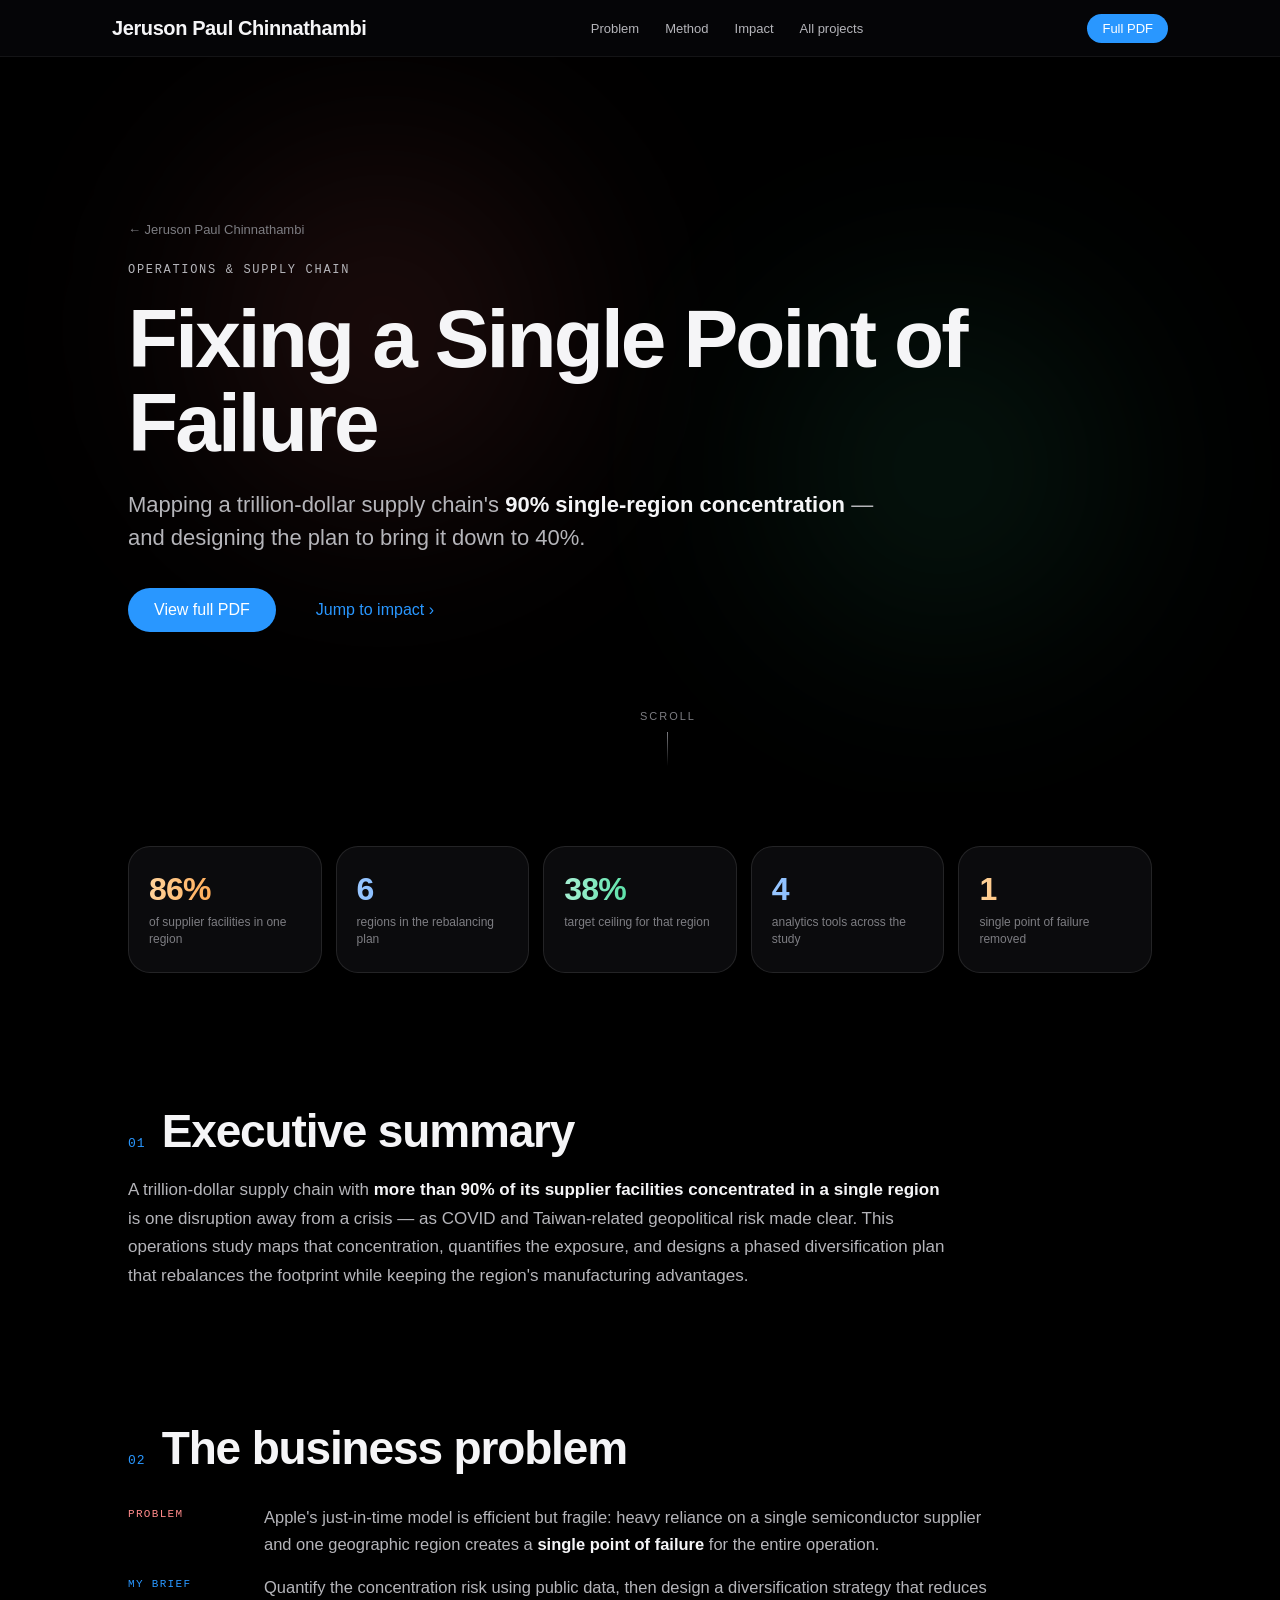
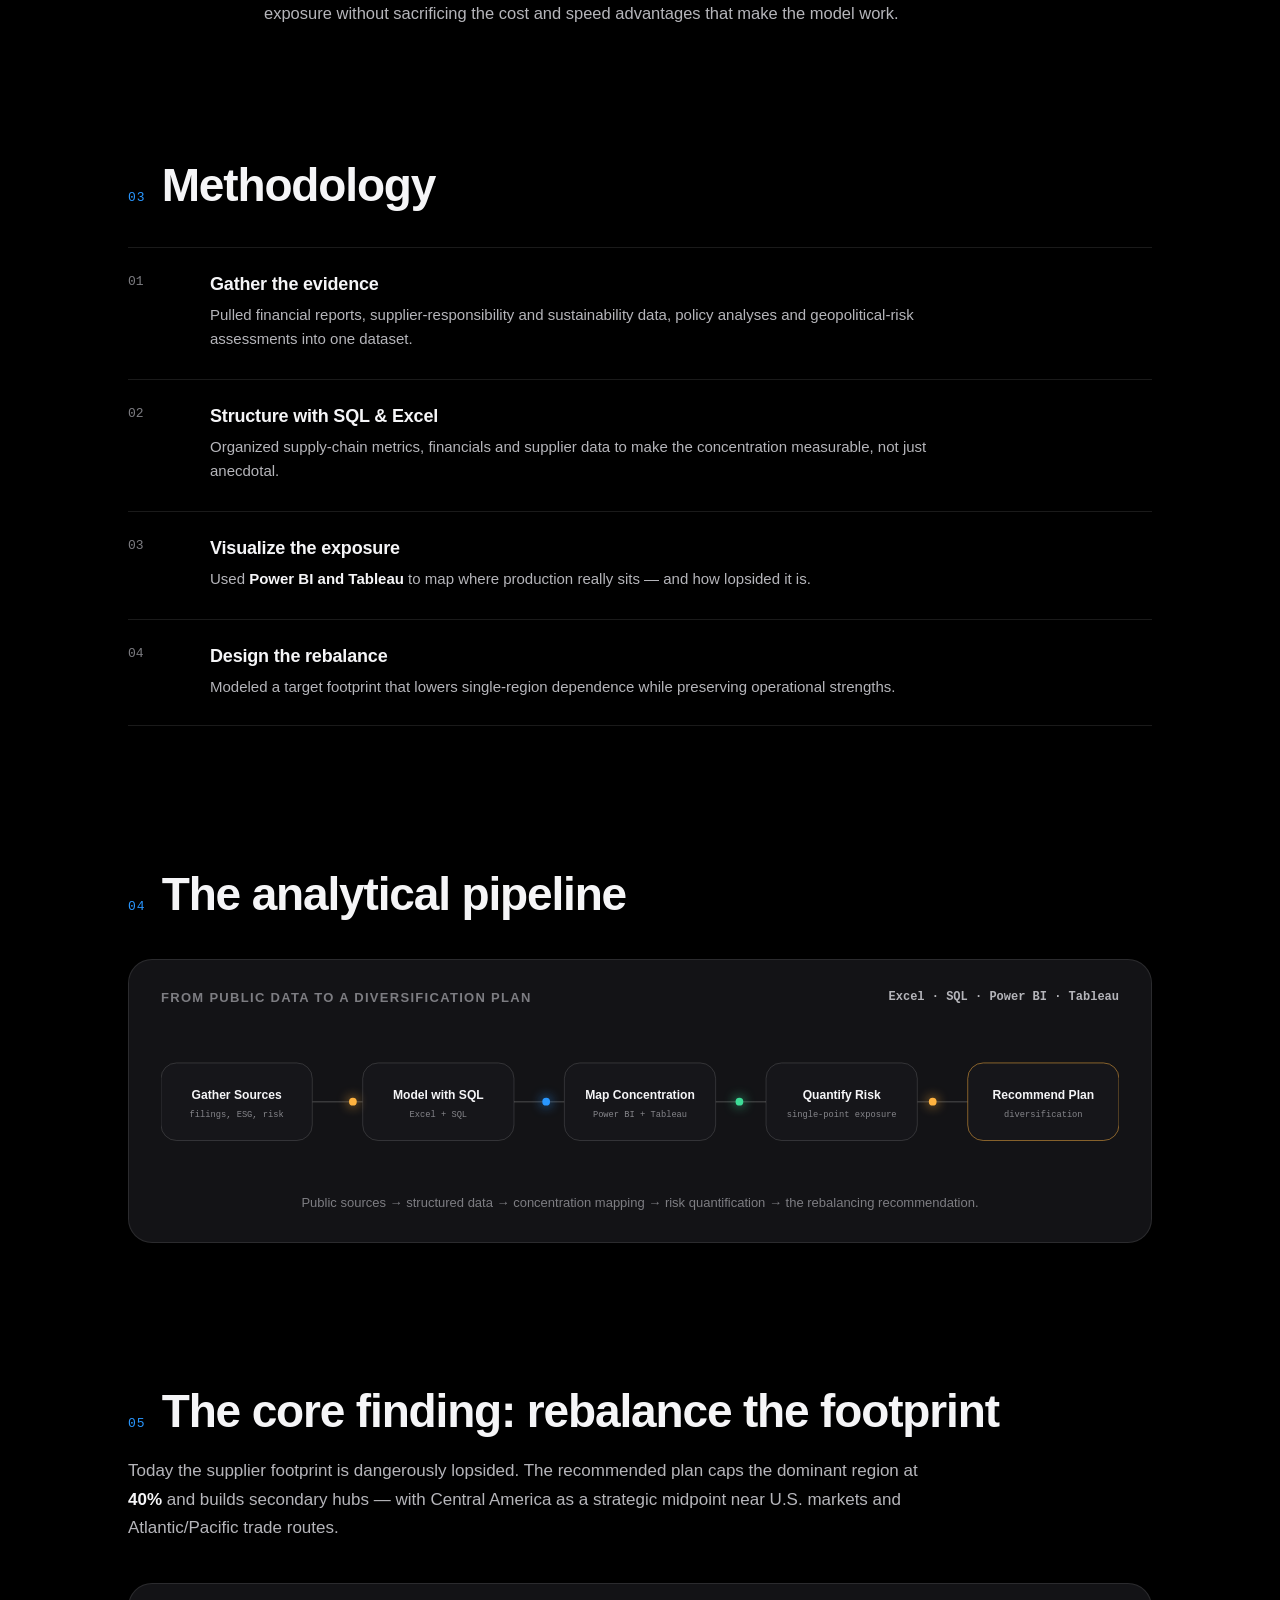
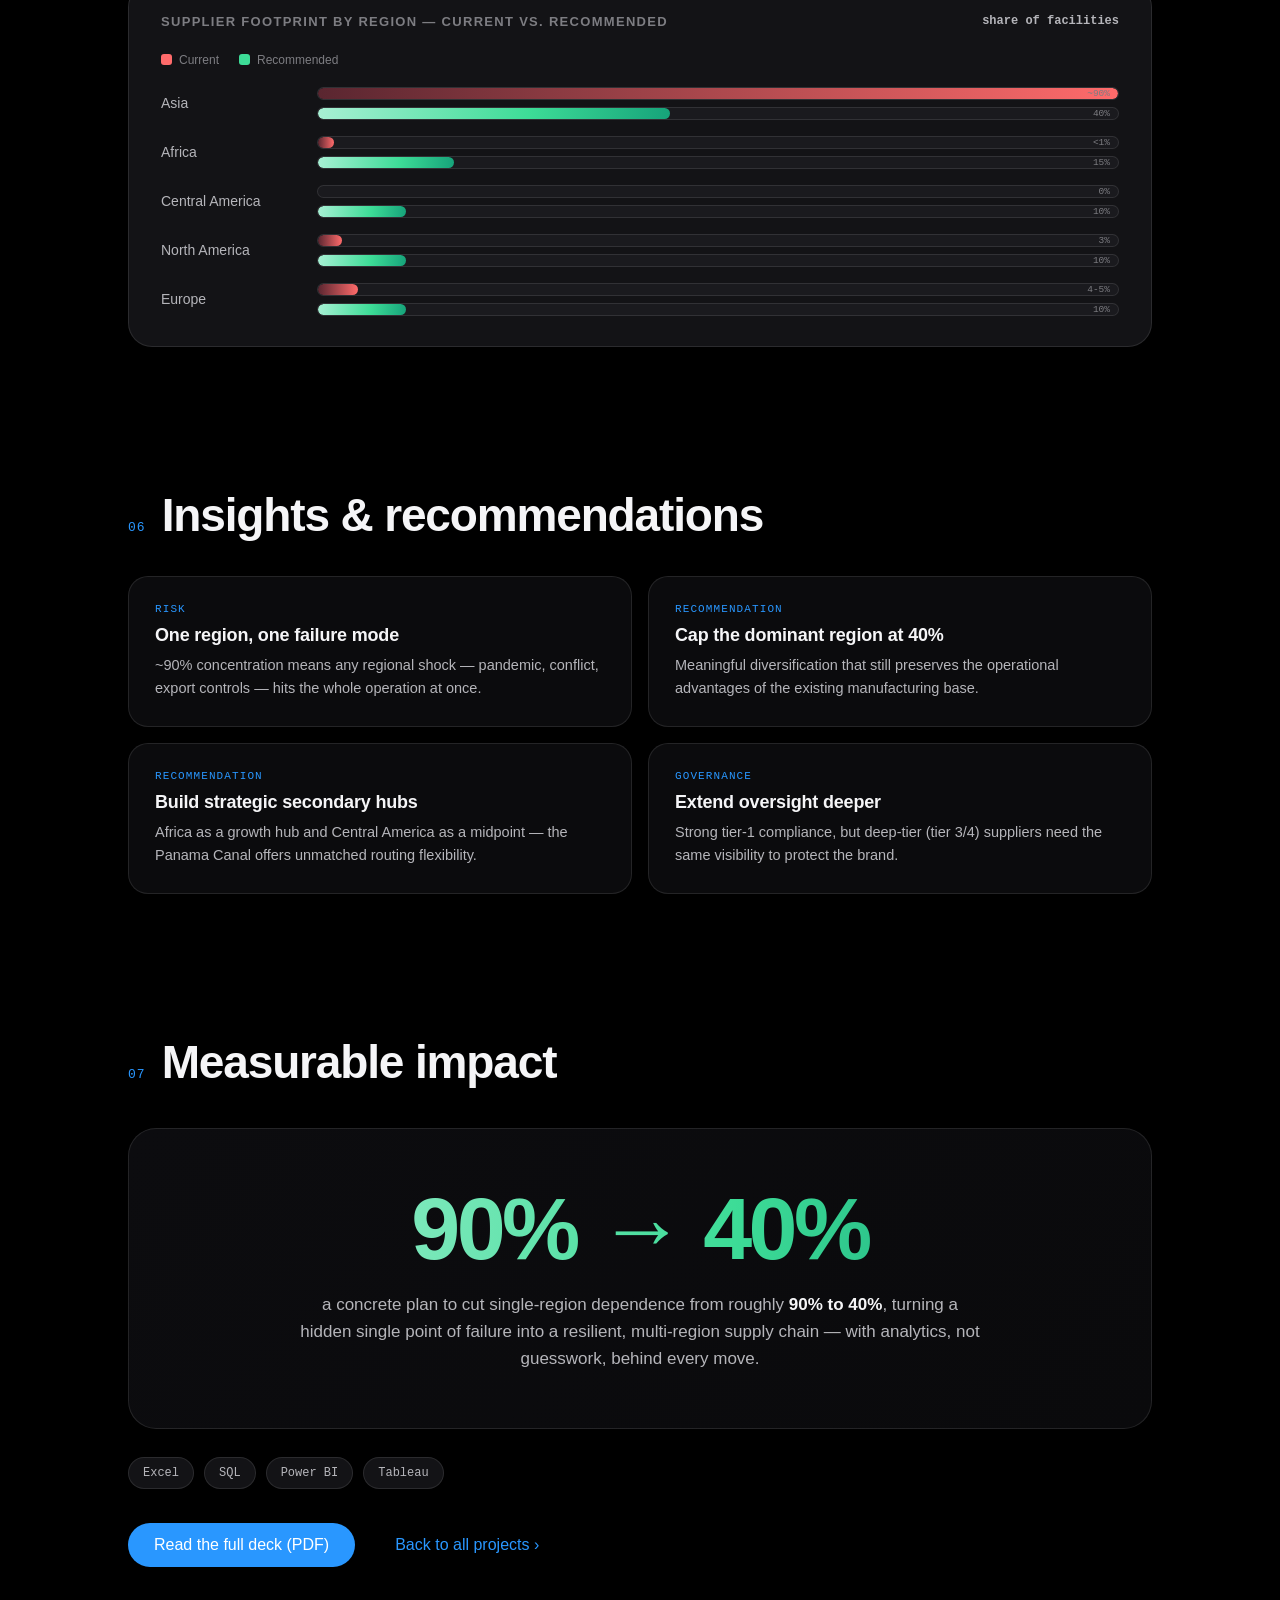
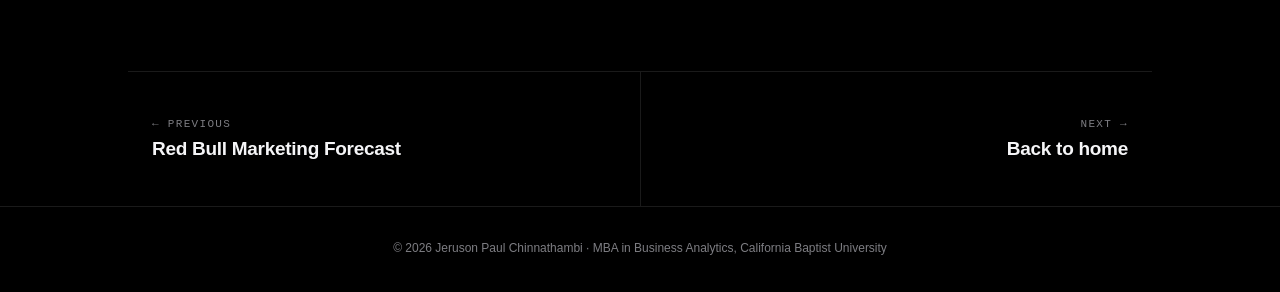
==== commit 06054bb5: "Add files via upload" ====
--- a/projects/apple-supply-chain.html
+++ b/projects/apple-supply-chain.html
@@ -73,7 +73,7 @@
 @keyframes drift2{from{transform:translate(0,0) scale(1.05)}to{transform:translate(-60px,-50px) scale(.95)}}
 @keyframes drift3{from{transform:translate(0,0)}to{transform:translate(40px,-60px) scale(1.1)}}
 .hero-content{position:relative;z-index:2;max-width:1000px}
-.hero .name{font-size:clamp(30px,5.6vw,64px);font-weight:700;letter-spacing:-.02em;line-height:1.04;opacity:0;animation:riseIn 1s .12s cubic-bezier(.22,1,.36,1) forwards}
+.hero .name{font-size:clamp(27px,4.6vw,54px);font-weight:700;letter-spacing:-.02em;line-height:1.04;opacity:0;animation:riseIn 1s .12s cubic-bezier(.22,1,.36,1) forwards}
 .hero .name .grad{background:var(--grad-hero);-webkit-background-clip:text;background-clip:text;color:transparent;background-size:200% 100%;animation:gradShift 9s ease-in-out infinite alternate}
 .hero .role{font-size:clamp(13px,1.5vw,16px);font-weight:600;letter-spacing:.16em;text-transform:uppercase;color:var(--text-3);margin-top:14px;opacity:0;animation:riseIn 1s .3s cubic-bezier(.22,1,.36,1) forwards}
 .hero h1{font-size:clamp(44px,8vw,96px);line-height:1.03;font-weight:700;letter-spacing:-.035em;margin:26px 0 0;opacity:0;animation:riseIn 1.1s .46s cubic-bezier(.22,1,.36,1) forwards}
@@ -375,6 +375,16 @@
 .nav .cta.spotify{background:#1db954;color:#000}
 .nav .cta.spotify:hover{background:#1ed760}
 .chart-row.linked{cursor:pointer}
+
+/* sparkles */
+.sparkles{position:absolute;inset:0;pointer-events:none;overflow:hidden;z-index:1}
+.sparkle{position:absolute;width:3px;height:3px;border-radius:50%;background:#fff;opacity:0;box-shadow:0 0 6px 1px rgba(255,255,255,.8);animation:twinkle var(--dur,4s) ease-in-out var(--del,0s) infinite}
+.sparkle.amber{background:#ffd49c;box-shadow:0 0 7px 1px rgba(255,179,64,.9)}
+.sparkle.blue{background:#bcdcff;box-shadow:0 0 7px 1px rgba(41,151,255,.9)}
+@keyframes twinkle{0%,100%{opacity:0;transform:scale(.4)}50%{opacity:.95;transform:scale(1.15)}}
+
+/* hero scroll-twist wrapper (JS-driven) */
+.hero-content{will-change:transform,opacity,filter;transform-origin:center 32%}
 
 /* hero avatar (3D) */
 .hero-avatar{position:relative;width:clamp(140px,17vw,188px);height:clamp(140px,17vw,188px);margin:0 auto 30px;perspective:900px;opacity:0;animation:riseIn 1s .05s cubic-bezier(.22,1,.36,1) forwards}
@@ -579,6 +589,24 @@
   }});},{threshold:.3});
   document.querySelectorAll('.linechart').forEach(function(el){lio.observe(el);});
 
+  // hero scroll twist + fade
+  if(!reduced){
+    var hc=document.querySelector('.hero-content');
+    if(hc){
+      var ticking=false;
+      function twist(){
+        var p=Math.min(window.scrollY/(window.innerHeight*0.72),1);
+        var rx=p*17, rot=p*9, sc=1-p*0.3, ty=p*-26, bl=p*9;
+        hc.style.transform='perspective(1100px) rotateX('+rx+'deg) rotate('+rot+'deg) scale('+sc+') translateY('+ty+'px)';
+        hc.style.opacity=Math.max(0,1-p*1.25).toFixed(3);
+        hc.style.filter='blur('+bl.toFixed(2)+'px)';
+        ticking=false;
+      }
+      window.addEventListener('scroll',function(){ if(!ticking){requestAnimationFrame(twist);ticking=true;} },{passive:true});
+      twist();
+    }
+  }
+
   // hero avatar 3D tilt
   if(!reduced){
     var av=document.getElementById('heroAvatar');
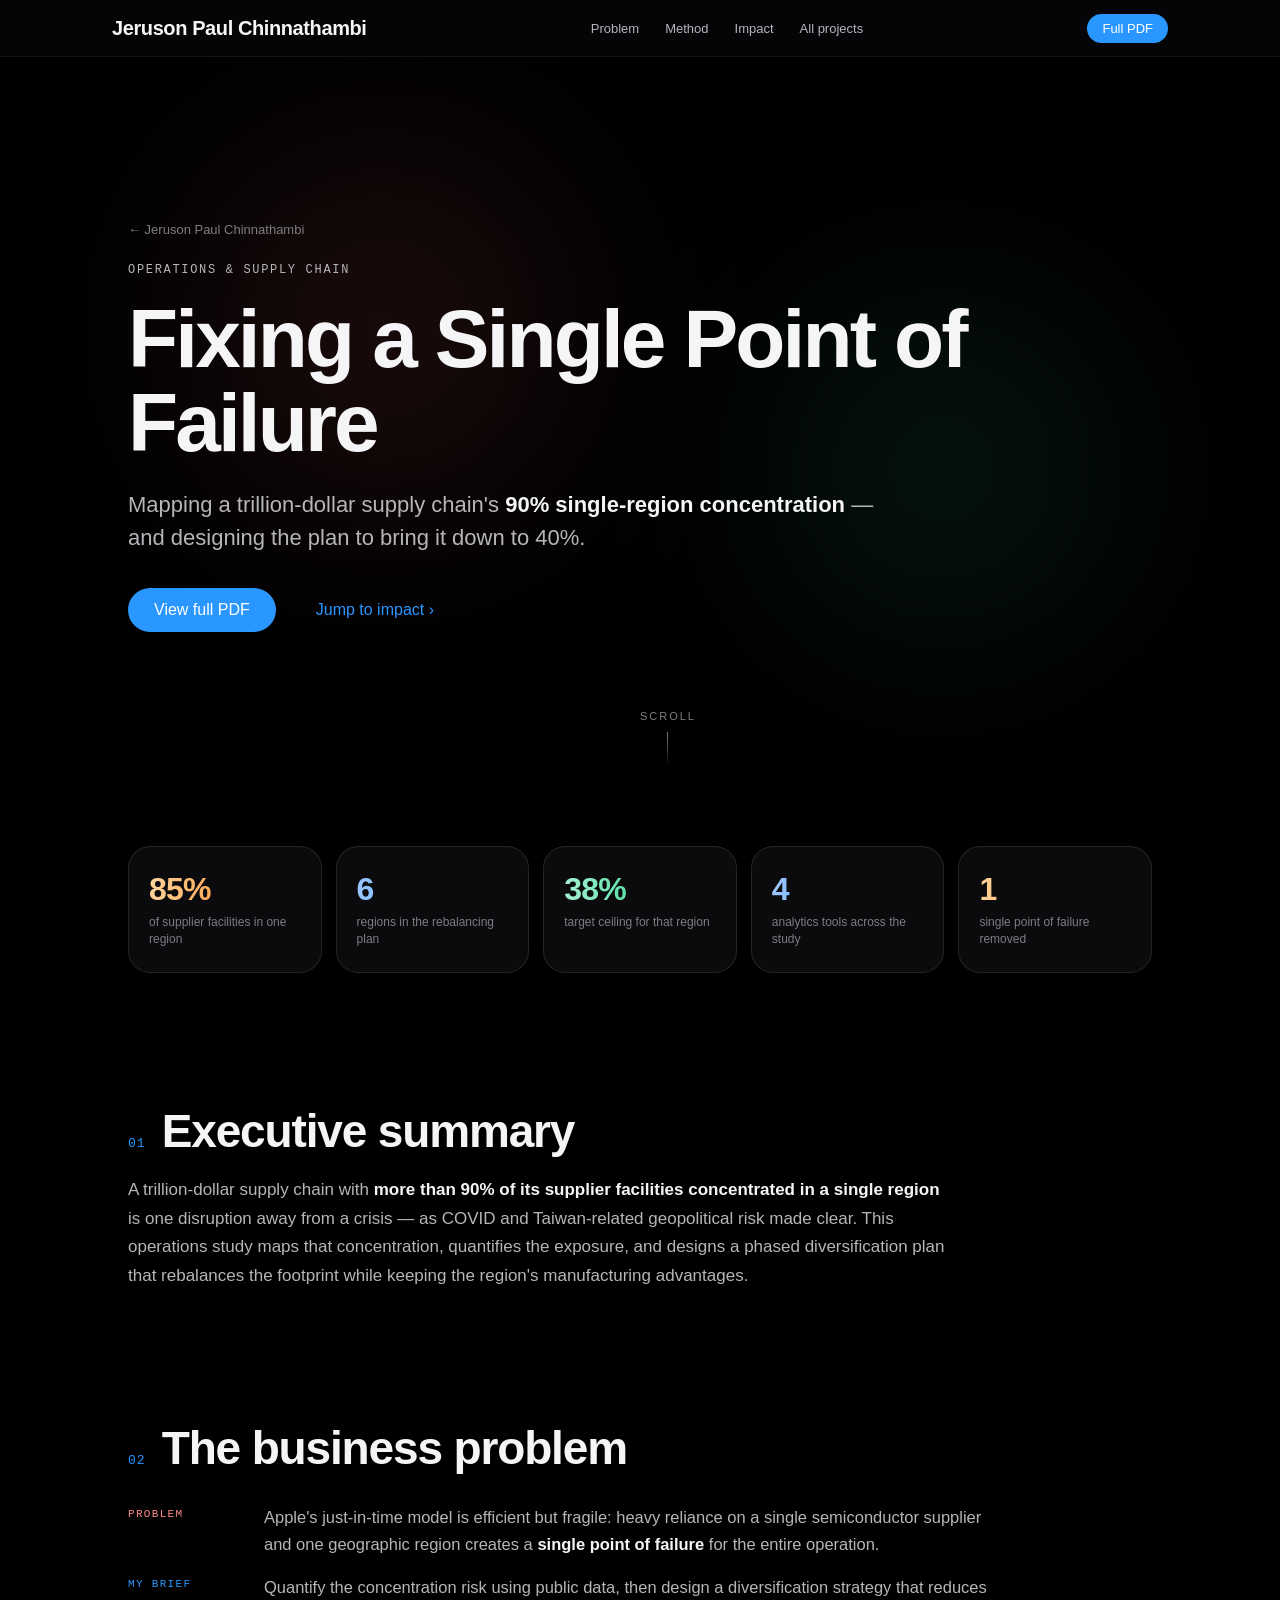
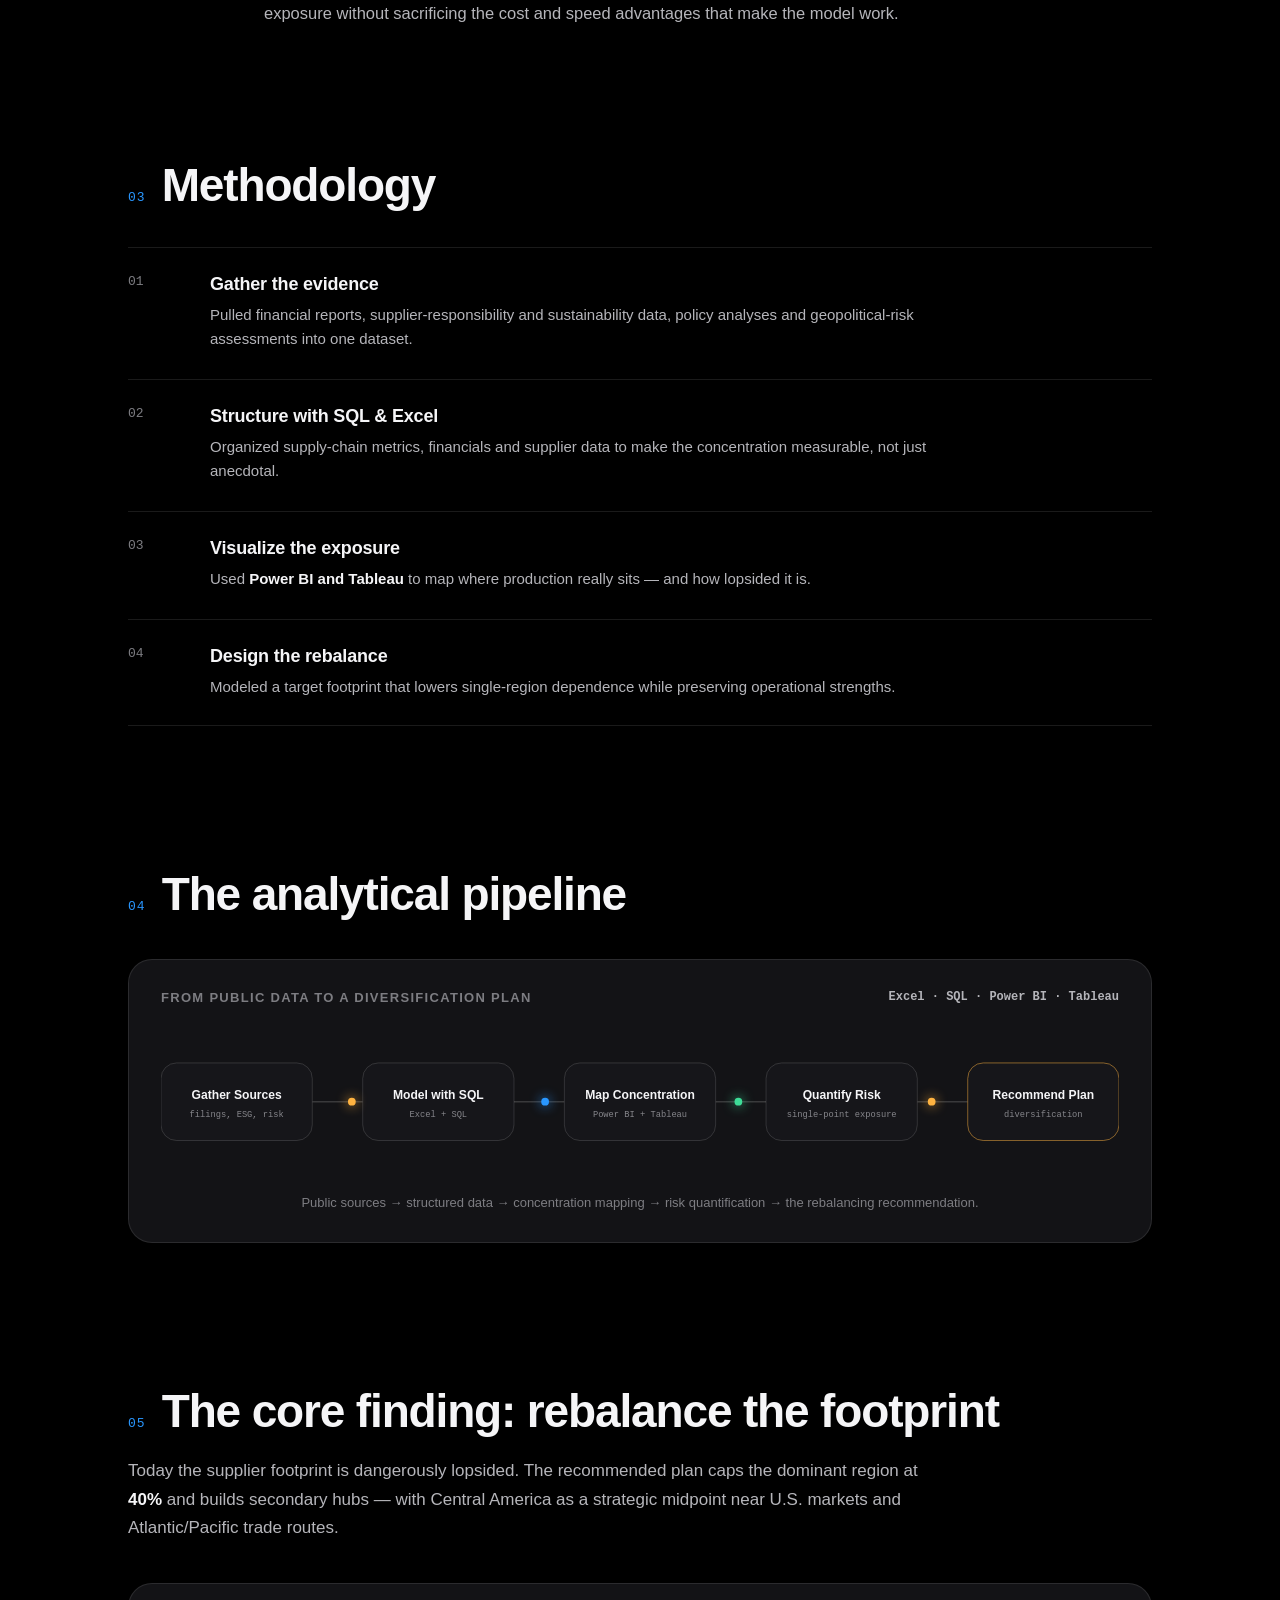
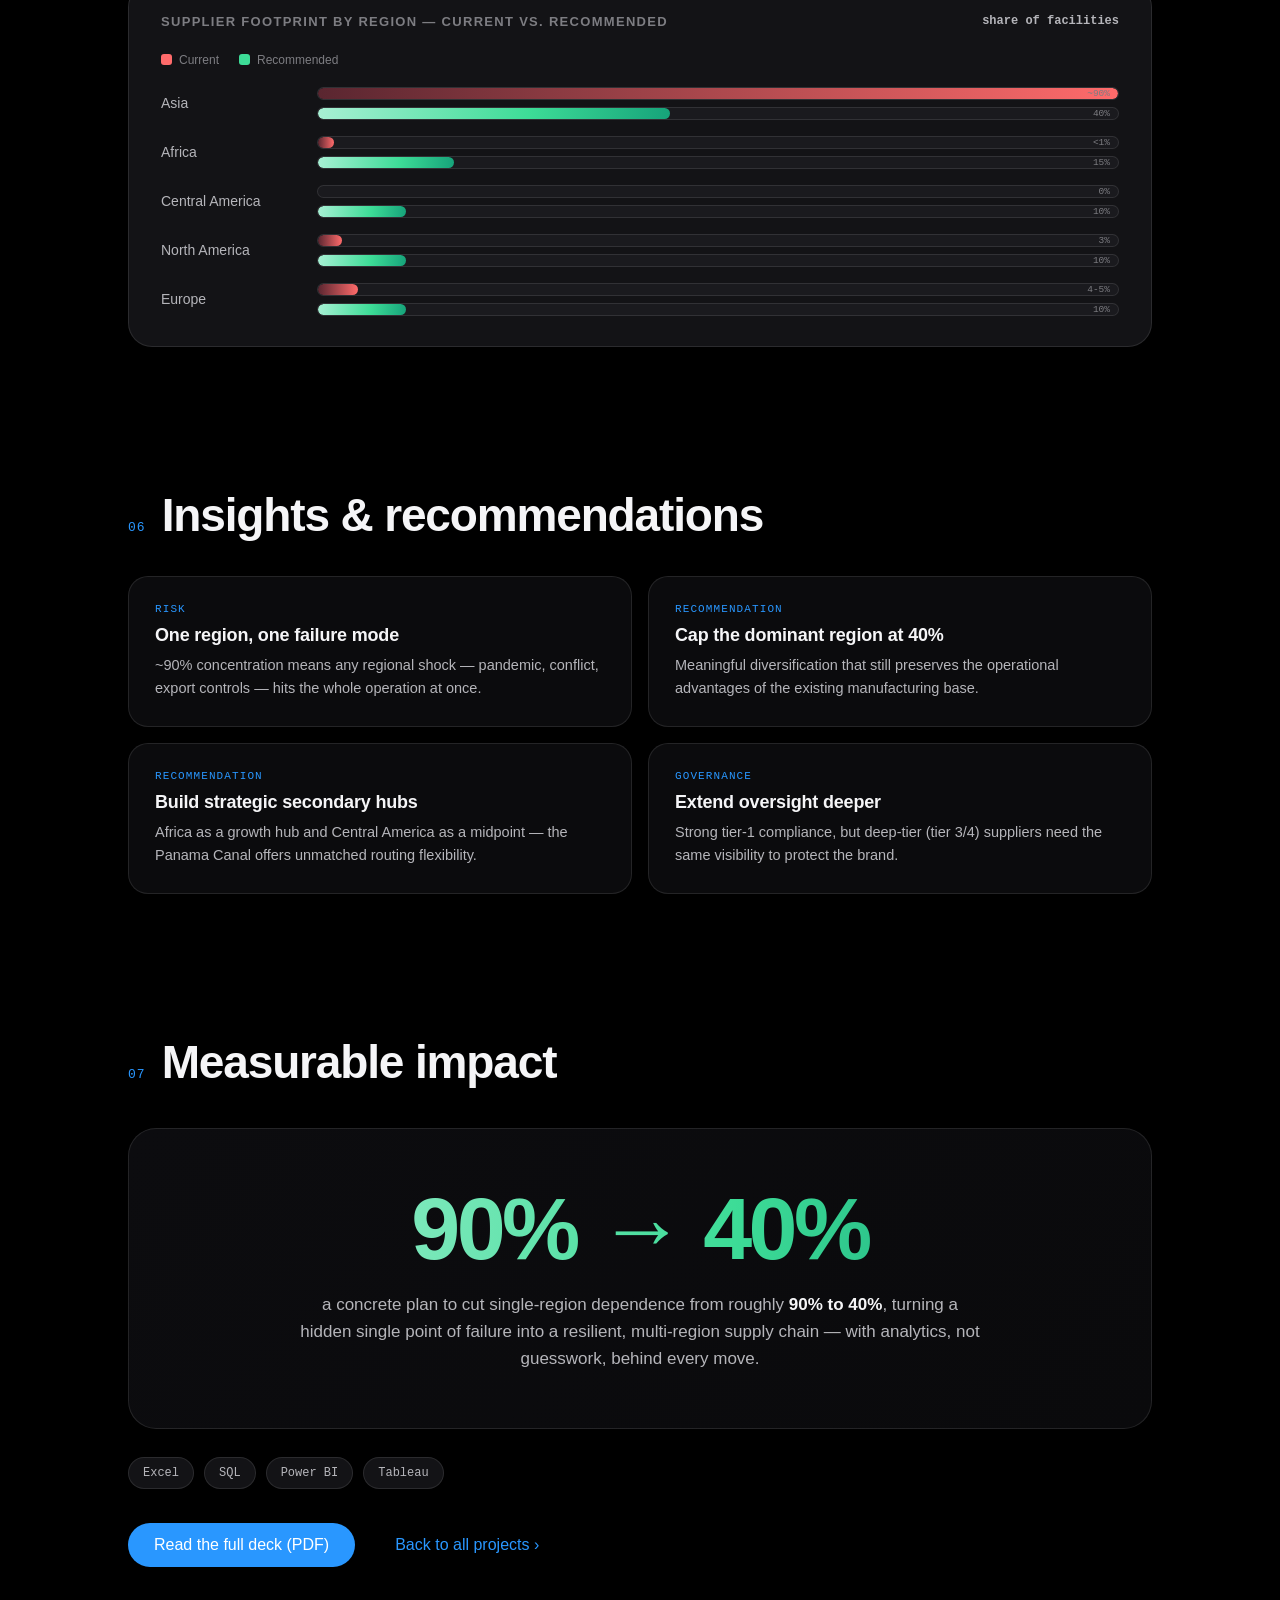
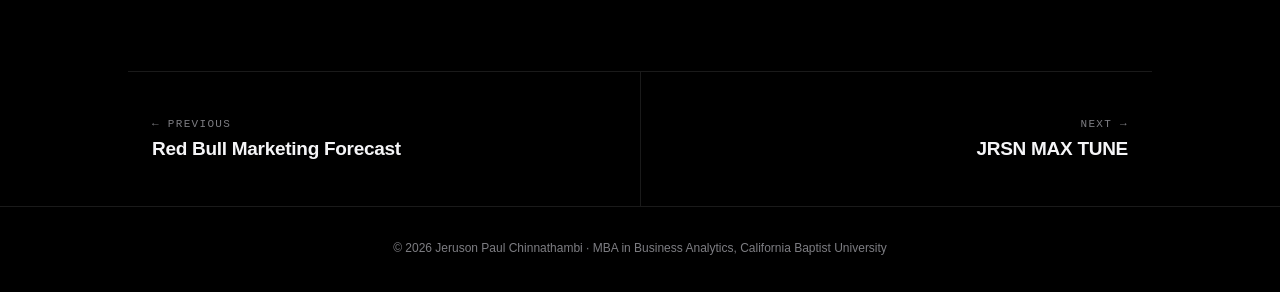
==== commit 59bf3ea2: "Add files via upload" ====
--- a/projects/apple-supply-chain.html
+++ b/projects/apple-supply-chain.html
@@ -376,6 +376,32 @@
 .nav .cta.spotify:hover{background:#1ed760}
 .chart-row.linked{cursor:pointer}
 
+/* project screenshot showcase (3D) */
+.shots{margin-top:40px;display:flex;flex-direction:column;gap:46px;perspective:1500px}
+.shot{position:relative}
+.shot .glow{position:absolute;inset:-8% -4%;border-radius:34px;background:radial-gradient(circle at 50% 42%,rgba(180,100,255,.4),rgba(41,151,255,.2) 45%,transparent 72%);filter:blur(46px);z-index:0;opacity:.85;animation:shotPulse 7s ease-in-out infinite}
+.shot .frame{position:relative;z-index:1;transform-style:preserve-3d;animation:shotFloat 8s ease-in-out infinite}
+.shot img{display:block;width:100%;border-radius:16px;border:1px solid rgba(255,255,255,.14);box-shadow:0 44px 100px rgba(0,0,0,.65);transition:transform .5s cubic-bezier(.22,1,.36,1)}
+.shot.tl img{transform:rotateY(8deg) rotateX(3deg)}
+.shot.tr img{transform:rotateY(-8deg) rotateX(3deg)}
+.shot:hover img{transform:rotateY(0deg) rotateX(0deg) scale(1.015)}
+.shot-cap{font-size:14px;color:var(--text-3);margin-top:18px;text-align:center;line-height:1.5}
+.shot-cap strong{color:var(--text-2);font-weight:600}
+@keyframes shotFloat{0%,100%{transform:translateY(0)}50%{transform:translateY(-13px)}}
+@keyframes shotPulse{0%,100%{opacity:.6}50%{opacity:.95}}
+
+/* roadmap */
+.road{margin-top:36px;display:grid;grid-template-columns:repeat(4,1fr);gap:16px}
+.road .r{background:var(--surface);border:1px solid var(--hairline);border-radius:20px;padding:24px 22px;transition:transform .5s cubic-bezier(.22,1,.36,1),border-color .4s}
+.road .r:hover{transform:translateY(-5px);border-color:rgba(255,255,255,.2)}
+.road .r .v{font-family:var(--mono);font-size:11px;letter-spacing:.1em;text-transform:uppercase;color:var(--blue)}
+.road .r h4{font-size:16px;font-weight:600;margin:10px 0 10px;letter-spacing:-.01em}
+.road .r ul{list-style:none;display:flex;flex-direction:column;gap:7px}
+.road .r li{font-size:13px;color:var(--text-2);line-height:1.45;padding-left:14px;position:relative}
+.road .r li::before{content:"";position:absolute;left:0;top:8px;width:5px;height:5px;border-radius:50%;background:var(--amber)}
+@media(max-width:880px){.road{grid-template-columns:1fr 1fr}}
+@media(max-width:520px){.road{grid-template-columns:1fr}}
+
 /* sparkles */
 .sparkles{position:absolute;inset:0;pointer-events:none;overflow:hidden;z-index:1}
 .sparkle{position:absolute;width:3px;height:3px;border-radius:50%;background:#fff;opacity:0;box-shadow:0 0 6px 1px rgba(255,255,255,.8);animation:twinkle var(--dur,4s) ease-in-out var(--del,0s) infinite}
@@ -399,6 +425,7 @@
 @keyframes avSpin{to{transform:rotate(360deg)}}
 
 @media(prefers-reduced-motion:reduce){
+  .shot .frame,.shot .glow{animation:none}
   .hero-avatar{opacity:1;animation:none}
   .ha-float,.ha-glow,.ha-ring{animation:none}
   *,*::before,*::after{animation-duration:.001s!important;animation-iteration-count:1!important;transition-duration:.001s!important}
@@ -541,7 +568,7 @@
     </div>
   </div>
 </section>
-<nav class="pnav-wrap"><div class="pnav"><a class="prev" href="redbull-forecasting.html"><div class="dir">&larr; Previous</div><div class="ttl">Red Bull Marketing Forecast</div></a><a class="next" href="../index.html"><div class="dir">Next &rarr;</div><div class="ttl">Back to home</div></a></div></nav><footer>&copy; 2026 Jeruson Paul Chinnathambi &middot; MBA in Business Analytics, California Baptist University</footer>
+<nav class="pnav-wrap"><div class="pnav"><a class="prev" href="redbull-forecasting.html"><div class="dir">&larr; Previous</div><div class="ttl">Red Bull Marketing Forecast</div></a><a class="next" href="jrsn-max-tune.html"><div class="dir">Next &rarr;</div><div class="ttl">JRSN MAX TUNE</div></a></div></nav><footer>&copy; 2026 Jeruson Paul Chinnathambi &middot; MBA in Business Analytics, California Baptist University</footer>
 <script>
 
 (function(){
